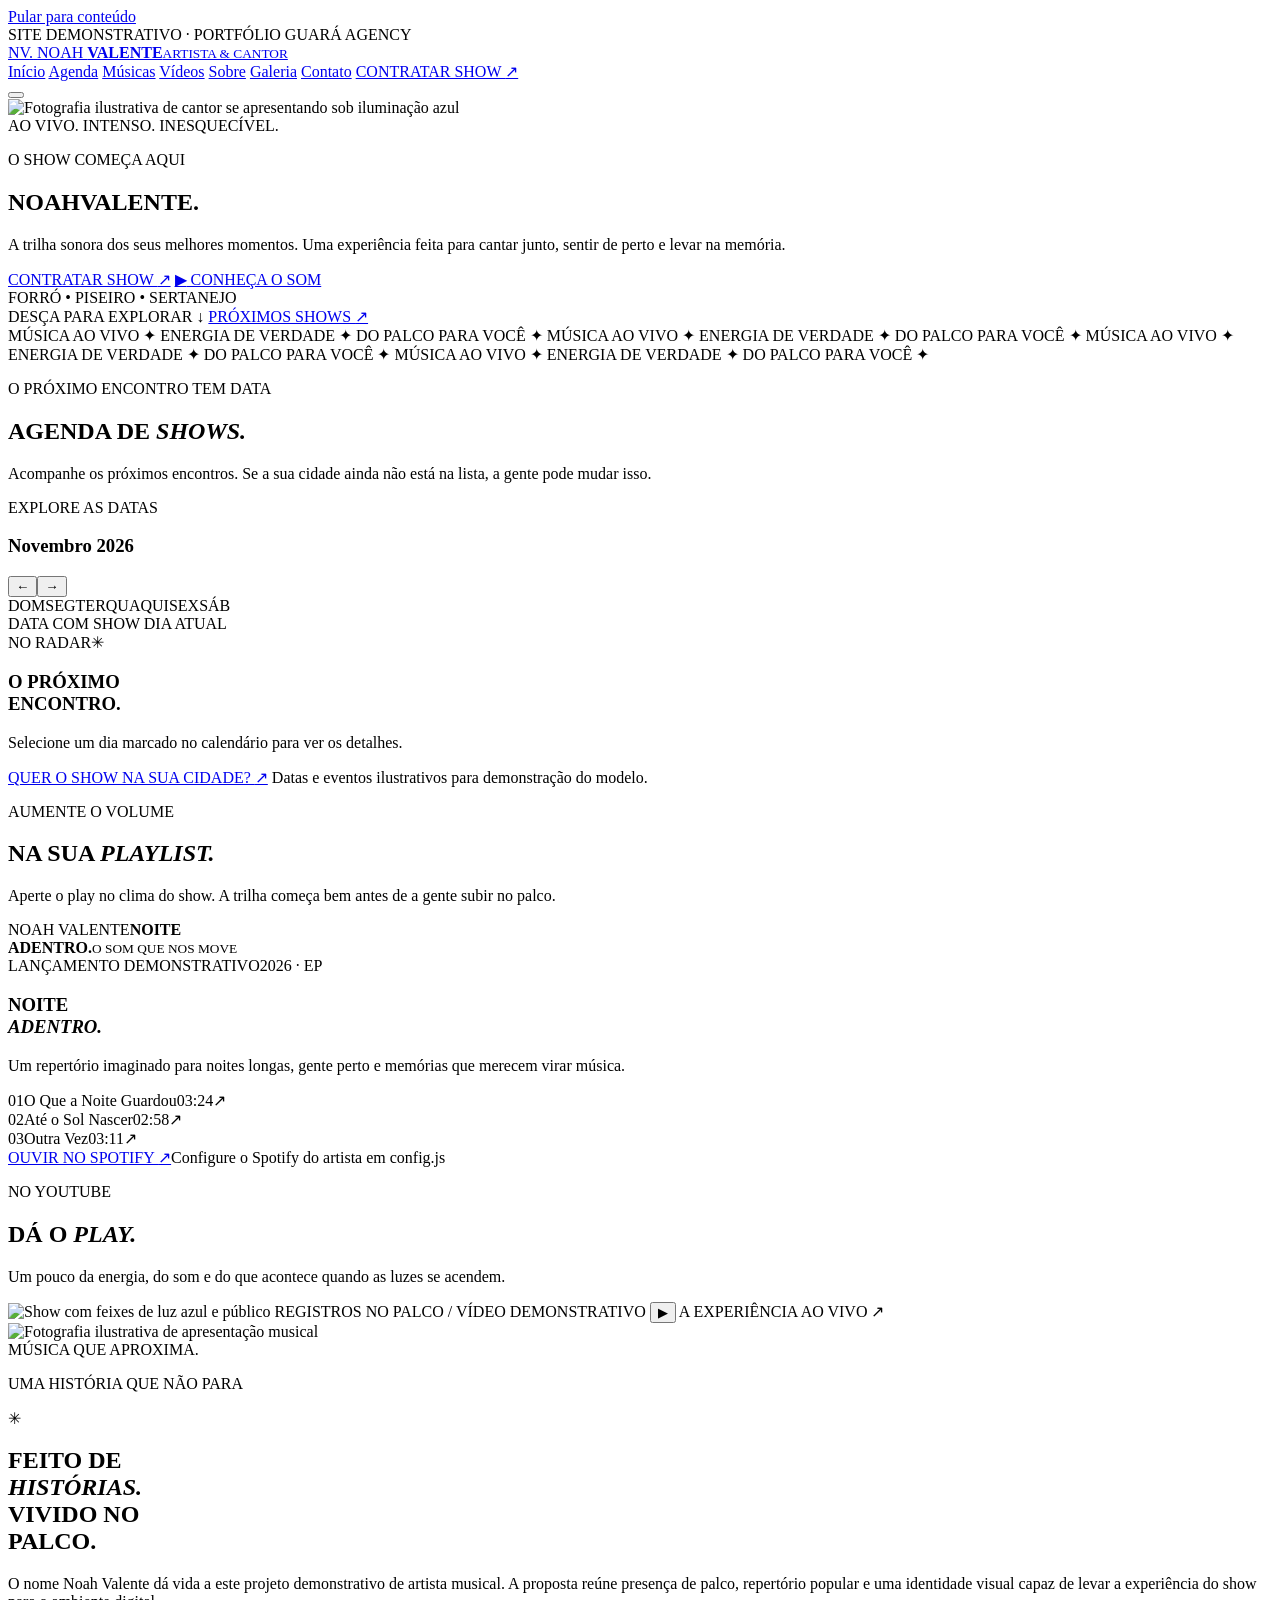
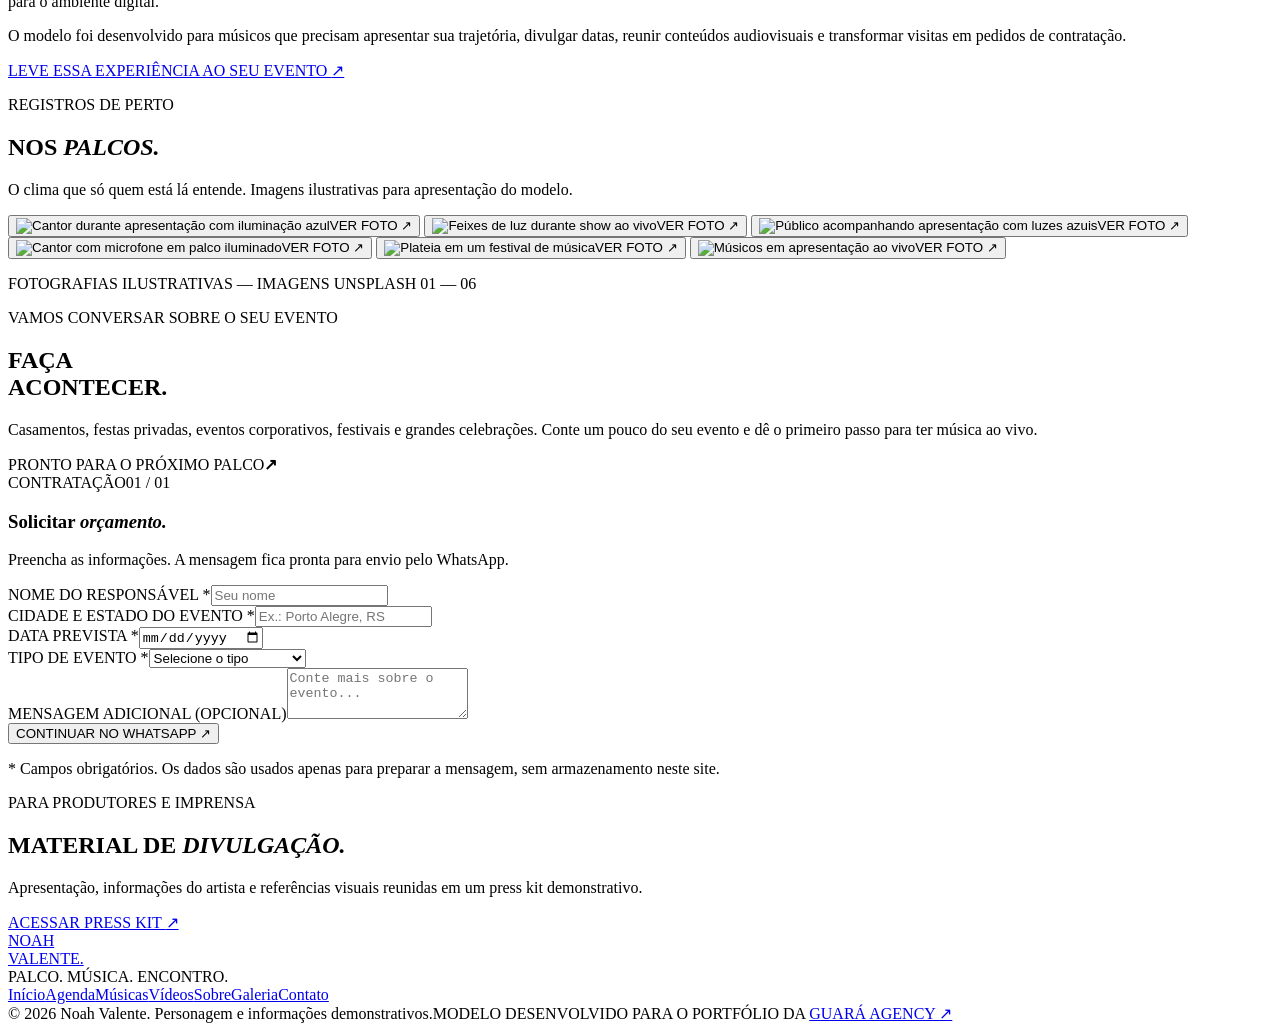
==== index.html @ 921365b7 "feat: estrutura da landing page demonstrativa para artista" ====
<!doctype html>
<html lang="pt-BR">
<head>
  <meta charset="UTF-8" />
  <meta name="viewport" content="width=device-width, initial-scale=1" />
  <meta name="theme-color" content="#070a11" />
  <meta name="description" content="Modelo demonstrativo de site para artista musical: agenda, músicas, vídeos, biografia, galeria e contratação de shows. Projeto Guará Agency." />
  <meta property="og:title" content="Noah Valente — Site demonstrativo de artista" />
  <meta property="og:description" content="Um palco para sua história. Modelo de site para artistas pela Guará Agency." />
  <meta property="og:type" content="website" />
  <title>Noah Valente | Artista — Modelo Guará Agency</title>
  <link rel="icon" href="data:image/svg+xml,%3Csvg xmlns='http://www.w3.org/2000/svg' viewBox='0 0 64 64'%3E%3Crect width='64' height='64' rx='12' fill='%23070a11'/%3E%3Ctext x='50%25' y='53%25' text-anchor='middle' dominant-baseline='middle' font-family='Arial' font-size='39' font-weight='bold' fill='%236da9ff'%3EN%3C/text%3E%3C/svg%3E" />
  <link rel="preconnect" href="https://fonts.googleapis.com" />
  <link rel="preconnect" href="https://fonts.gstatic.com" crossorigin />
  <link rel="preconnect" href="https://images.unsplash.com" />
  <link href="https://fonts.googleapis.com/css2?family=Barlow+Condensed:wght@400;500;600;700;800;900&family=DM+Sans:wght@400;500;600;700&display=swap" rel="stylesheet" />
  <link rel="stylesheet" href="./styles.css" />
  <script src="./config.js" defer></script>
  <script src="./script.js" defer></script>
</head>
<body>
  <a class="skip-link" href="#conteudo">Pular para conteúdo</a>
  <div class="scroll-progress" id="scroll-progress" aria-hidden="true"></div>
  <div class="demo-ribbon"><span class="demo-pulse"></span> SITE DEMONSTRATIVO · PORTFÓLIO GUARÁ AGENCY</div>

  <header class="site-header" id="site-header">
    <div class="header-inner wrap">
      <a class="brand" href="#inicio" aria-label="Noah Valente — voltar ao início">
        <span class="brand-symbol">NV<span class="brand-dot">.</span></span>
        <span class="brand-text">NOAH <strong>VALENTE</strong><small>ARTISTA &amp; CANTOR</small></span>
      </a>
      <nav class="nav" id="primary-nav" aria-label="Navegação principal">
        <a href="#inicio" class="nav-link active">Início</a>
        <a href="#agenda" class="nav-link">Agenda</a>
        <a href="#musicas" class="nav-link">Músicas</a>
        <a href="#videos" class="nav-link">Vídeos</a>
        <a href="#sobre" class="nav-link">Sobre</a>
        <a href="#galeria" class="nav-link">Galeria</a>
        <a href="#contato" class="nav-link">Contato</a>
        <a href="#contato" class="button button-primary header-cta">CONTRATAR SHOW <span aria-hidden="true">↗</span></a>
      </nav>
      <button class="menu-toggle" id="menu-toggle" type="button" aria-expanded="false" aria-controls="primary-nav" aria-label="Abrir menu">
        <span></span><span></span><span></span>
      </button>
    </div>
  </header>

  <main id="conteudo">
    <section class="hero section-anchor" id="inicio" aria-labelledby="hero-title">
      <div class="hero-halo" aria-hidden="true"></div>
      <div class="hero-visual">
        <img src="https://images.unsplash.com/photo-1722841772515-b7e5d65251b6?auto=format&fit=crop&w=1500&q=85" alt="Fotografia ilustrativa de cantor se apresentando sob iluminação azul" width="1200" height="1500" fetchpriority="high" />
      </div>
      <div class="hero-vignette" aria-hidden="true"></div>
      <div class="wrap hero-content">
        <div class="hero-eyebrow"><span class="eyebrow-line"></span> AO VIVO. INTENSO. INESQUECÍVEL.</div>
        <p class="hero-kicker">O SHOW COMEÇA AQUI</p>
        <h1 id="hero-title"><span>NOAH</span><span class="outline-heading">VALENTE<span class="hero-period">.</span></span></h1>
        <p class="hero-description">A trilha sonora dos seus melhores momentos. Uma experiência feita para cantar junto, sentir de perto e levar na memória.</p>
        <div class="hero-actions">
          <a href="#contato" class="button button-primary button-large">CONTRATAR SHOW <span aria-hidden="true">↗</span></a>
          <a href="#musicas" class="button button-ghost button-large"><span class="play-circle" aria-hidden="true">▶</span> CONHEÇA O SOM</a>
        </div>
      </div>
      <div class="hero-side-note">FORRÓ <span>•</span> PISEIRO <span>•</span> SERTANEJO</div>
      <div class="hero-bottom wrap">
        <span>DESÇA PARA EXPLORAR <span class="scroll-arrow" aria-hidden="true">↓</span></span>
        <a href="#agenda">PRÓXIMOS SHOWS <span aria-hidden="true">↗</span></a>
      </div>
    </section>

    <div class="ticker" aria-hidden="true">
      <div class="ticker-track">
        <span>MÚSICA AO VIVO ✦ ENERGIA DE VERDADE ✦ DO PALCO PARA VOCÊ ✦ MÚSICA AO VIVO ✦ ENERGIA DE VERDADE ✦ DO PALCO PARA VOCÊ ✦ </span>
        <span>MÚSICA AO VIVO ✦ ENERGIA DE VERDADE ✦ DO PALCO PARA VOCÊ ✦ MÚSICA AO VIVO ✦ ENERGIA DE VERDADE ✦ DO PALCO PARA VOCÊ ✦ </span>
      </div>
    </div>

    <section id="agenda" class="section section-anchor agenda-section">
      <div class="wrap">
        <div class="section-intro">
          <div><p class="eyebrow"><span class="eyebrow-line"></span> O PRÓXIMO ENCONTRO TEM DATA</p><h2 class="section-title">AGENDA DE <em>SHOWS.</em></h2></div>
          <p class="section-intro-copy">Acompanhe os próximos encontros. Se a sua cidade ainda não está na lista, a gente pode mudar isso.</p>
        </div>
        <div class="agenda-layout">
          <div class="calendar-card" aria-label="Calendário de apresentações">
            <div class="calendar-top">
              <div><span class="small-label">EXPLORE AS DATAS</span><h3 id="month-title" aria-live="polite">Novembro 2026</h3></div>
              <div class="calendar-controls"><button class="icon-button" id="calendar-prev" type="button" aria-label="Mês anterior">←</button><button class="icon-button" id="calendar-next" type="button" aria-label="Próximo mês">→</button></div>
            </div>
            <div class="weekday-grid" aria-hidden="true"><span>DOM</span><span>SEG</span><span>TER</span><span>QUA</span><span>QUI</span><span>SEX</span><span>SÁB</span></div>
            <div class="calendar-grid" id="calendar-grid" role="group" aria-label="Dias do mês"></div>
            <div class="calendar-legend"><span class="legend-dot"></span> DATA COM SHOW <span class="legend-today"></span> DIA ATUAL</div>
          </div>
          <aside class="agenda-side">
            <div class="agenda-side-top"><span class="small-label">NO RADAR</span><span class="agenda-asterisk">✳</span></div>
            <h3>O PRÓXIMO<br /><span>ENCONTRO.</span></h3>
            <div id="selected-show" class="selected-show" aria-live="polite"><p>Selecione um dia marcado no calendário para ver os detalhes.</p></div>
            <a href="#contato" class="text-link">QUER O SHOW NA SUA CIDADE? <span aria-hidden="true">↗</span></a>
            <span class="demo-note">Datas e eventos ilustrativos para demonstração do modelo.</span>
          </aside>
        </div>
      </div>
    </section>

    <section id="musicas" class="section section-anchor music-section">
      <div class="music-glow" aria-hidden="true"></div>
      <div class="wrap">
        <div class="section-intro"><div><p class="eyebrow"><span class="eyebrow-line"></span> AUMENTE O VOLUME</p><h2 class="section-title">NA SUA <em>PLAYLIST.</em></h2></div><p class="section-intro-copy">Aperte o play no clima do show. A trilha começa bem antes de a gente subir no palco.</p></div>
        <div class="music-layout">
          <div class="album-art" role="img" aria-label="Capa demonstrativa do projeto musical Noite Adentro">
            <div class="album-art-text"><span>NOAH VALENTE</span><strong>NOITE<br />ADENTRO<span>.</span></strong><small>O SOM QUE NOS MOVE</small></div>
            <div class="album-art-circle"></div><div class="album-art-grain"></div>
          </div>
          <div class="album-detail">
            <div class="album-topline"><span class="pill">LANÇAMENTO DEMONSTRATIVO</span><span class="small-label">2026 · EP</span></div>
            <h3>NOITE<br /><em>ADENTRO.</em></h3>
            <p>Um repertório imaginado para noites longas, gente perto e memórias que merecem virar música.</p>
            <div class="tracklist" role="list">
              <div class="track" role="listitem"><span class="track-number">01</span><span>O Que a Noite Guardou</span><span class="track-time">03:24</span><span class="track-arrow">↗</span></div>
              <div class="track" role="listitem"><span class="track-number">02</span><span>Até o Sol Nascer</span><span class="track-time">02:58</span><span class="track-arrow">↗</span></div>
              <div class="track" role="listitem"><span class="track-number">03</span><span>Outra Vez</span><span class="track-time">03:11</span><span class="track-arrow">↗</span></div>
            </div>
            <div class="album-bottom"><a class="button button-primary music-stream-link" href="#musicas" data-config-link="spotify" target="_blank" rel="noopener noreferrer">OUVIR NO SPOTIFY <span aria-hidden="true">↗</span></a><span class="stream-footnote">Configure o Spotify do artista em config.js</span></div>
          </div>
        </div>
      </div>
    </section>

    <section id="videos" class="section section-anchor video-section">
      <div class="wrap">
        <div class="section-intro"><div><p class="eyebrow"><span class="eyebrow-line"></span> NO YOUTUBE</p><h2 class="section-title">DÁ O <em>PLAY.</em></h2></div><p class="section-intro-copy">Um pouco da energia, do som e do que acontece quando as luzes se acendem.</p></div>
        <div class="video-frame" id="video-frame">
          <img src="https://images.unsplash.com/photo-1615040828700-db6eb9616c6f?auto=format&fit=crop&w=1800&q=85" alt="Show com feixes de luz azul e público" loading="lazy" width="1800" height="1000" />
          <span class="video-frame-label">REGISTROS NO PALCO / VÍDEO DEMONSTRATIVO</span>
          <button class="video-play" type="button" id="video-play" aria-label="Reproduzir vídeo do artista"><span aria-hidden="true">▶</span></button>
          <span class="video-frame-bottom">A EXPERIÊNCIA AO VIVO <span aria-hidden="true">↗</span></span>
        </div>
      </div>
    </section>

    <section id="sobre" class="section section-anchor about-section">
      <div class="about-visual"><img src="https://images.unsplash.com/photo-1653821355703-abbdc0b819bf?auto=format&fit=crop&w=1200&q=85" alt="Fotografia ilustrativa de apresentação musical" loading="lazy" width="1100" height="1400" /><div class="about-visual-label">MÚSICA QUE APROXIMA.</div></div>
      <div class="about-copy"><div class="about-copy-inner"><p class="eyebrow"><span class="eyebrow-line"></span> UMA HISTÓRIA QUE NÃO PARA</p><div class="about-mark">✳</div><h2>FEITO DE<br /><em>HISTÓRIAS.</em><br />VIVIDO NO<br />PALCO.</h2><p>O nome Noah Valente dá vida a este projeto demonstrativo de artista musical. A proposta reúne presença de palco, repertório popular e uma identidade visual capaz de levar a experiência do show para o ambiente digital.</p><p>O modelo foi desenvolvido para músicos que precisam apresentar sua trajetória, divulgar datas, reunir conteúdos audiovisuais e transformar visitas em pedidos de contratação.</p><a href="#contato" class="text-link">LEVE ESSA EXPERIÊNCIA AO SEU EVENTO <span aria-hidden="true">↗</span></a></div></div>
    </section>

    <section id="galeria" class="section section-anchor gallery-section">
      <div class="wrap">
        <div class="section-intro"><div><p class="eyebrow"><span class="eyebrow-line"></span> REGISTROS DE PERTO</p><h2 class="section-title">NOS <em>PALCOS.</em></h2></div><p class="section-intro-copy">O clima que só quem está lá entende. Imagens ilustrativas para apresentação do modelo.</p></div>
        <div class="gallery-grid" id="gallery-grid">
          <button class="gallery-item gallery-wide" type="button" data-index="0" aria-label="Ampliar foto 1"><img src="https://images.unsplash.com/photo-1722841772515-b7e5d65251b6?auto=format&fit=crop&w=1100&q=85" alt="Cantor durante apresentação com iluminação azul" loading="lazy" /><span class="gallery-view">VER FOTO ↗</span></button>
          <button class="gallery-item" type="button" data-index="1" aria-label="Ampliar foto 2"><img src="https://images.unsplash.com/photo-1615040828700-db6eb9616c6f?auto=format&fit=crop&w=950&q=85" alt="Feixes de luz durante show ao vivo" loading="lazy" /><span class="gallery-view">VER FOTO ↗</span></button>
          <button class="gallery-item" type="button" data-index="2" aria-label="Ampliar foto 3"><img src="https://images.unsplash.com/photo-1659928005804-0ec9c656918f?auto=format&fit=crop&w=950&q=85" alt="Público acompanhando apresentação com luzes azuis" loading="lazy" /><span class="gallery-view">VER FOTO ↗</span></button>
          <button class="gallery-item" type="button" data-index="3" aria-label="Ampliar foto 4"><img src="https://images.unsplash.com/photo-1653821355703-abbdc0b819bf?auto=format&fit=crop&w=950&q=85" alt="Cantor com microfone em palco iluminado" loading="lazy" /><span class="gallery-view">VER FOTO ↗</span></button>
          <button class="gallery-item gallery-wide" type="button" data-index="4" aria-label="Ampliar foto 5"><img src="https://images.unsplash.com/photo-1501386761578-eac5c94b800a?auto=format&fit=crop&w=1100&q=85" alt="Plateia em um festival de música" loading="lazy" /><span class="gallery-view">VER FOTO ↗</span></button>
          <button class="gallery-item" type="button" data-index="5" aria-label="Ampliar foto 6"><img src="https://images.unsplash.com/photo-1493225457124-a3eb161ffa5f?auto=format&fit=crop&w=950&q=85" alt="Músicos em apresentação ao vivo" loading="lazy" /><span class="gallery-view">VER FOTO ↗</span></button>
        </div>
        <p class="gallery-caption">FOTOGRAFIAS ILUSTRATIVAS — IMAGENS UNSPLASH <span>01 — 06</span></p>
      </div>
    </section>

    <section id="contato" class="section section-anchor contact-section">
      <div class="wrap contact-layout">
        <div class="contact-lead">
          <p class="eyebrow"><span class="eyebrow-line"></span> VAMOS CONVERSAR SOBRE O SEU EVENTO</p>
          <h2>FAÇA<br />ACONTECER<span>.</span></h2>
          <p>Casamentos, festas privadas, eventos corporativos, festivais e grandes celebrações. Conte um pouco do seu evento e dê o primeiro passo para ter música ao vivo.</p>
          <div class="contact-stamp"><span>PRONTO PARA O PRÓXIMO PALCO</span><strong>↗</strong></div>
        </div>
        <div class="contact-card">
          <div class="form-header"><span>CONTRATAÇÃO</span><span>01 / 01</span></div>
          <h3>Solicitar <em>orçamento.</em></h3>
          <p class="form-subtitle">Preencha as informações. A mensagem fica pronta para envio pelo WhatsApp.</p>
          <form id="booking-form">
            <div class="field"><label for="booking-name">NOME DO RESPONSÁVEL <span>*</span></label><input type="text" id="booking-name" name="name" autocomplete="name" placeholder="Seu nome" maxlength="90" required /></div>
            <div class="field"><label for="booking-city">CIDADE E ESTADO DO EVENTO <span>*</span></label><input type="text" id="booking-city" name="city" placeholder="Ex.: Porto Alegre, RS" maxlength="110" required /></div>
            <div class="form-row">
              <div class="field"><label for="booking-date">DATA PREVISTA <span>*</span></label><input type="date" id="booking-date" name="date" required /></div>
              <div class="field"><label for="booking-type">TIPO DE EVENTO <span>*</span></label><select id="booking-type" name="type" required><option value="" selected disabled>Selecione o tipo</option><option>Casamento</option><option>Festa de 15 anos</option><option>Formatura</option><option>Festival / show público</option><option>Evento corporativo</option><option>Festa privada</option><option>Outro</option></select></div>
            </div>
            <div class="field"><label for="booking-message">MENSAGEM ADICIONAL <span class="optional">(OPCIONAL)</span></label><textarea id="booking-message" name="message" rows="3" placeholder="Conte mais sobre o evento..." maxlength="600"></textarea></div>
            <button class="button button-primary form-submit" type="submit">CONTINUAR NO WHATSAPP <span aria-hidden="true">↗</span></button>
            <p class="form-privacy">* Campos obrigatórios. Os dados são usados apenas para preparar a mensagem, sem armazenamento neste site.</p>
          </form>
        </div>
      </div>
    </section>

    <section class="press-section section-anchor" id="imprensa">
      <div class="wrap press-layout"><div><p class="eyebrow"><span class="eyebrow-line"></span> PARA PRODUTORES E IMPRENSA</p><h2>MATERIAL DE <em>DIVULGAÇÃO.</em></h2><p>Apresentação, informações do artista e referências visuais reunidas em um press kit demonstrativo.</p></div><a href="./press-kit.html" class="button button-outline-light">ACESSAR PRESS KIT <span aria-hidden="true">↗</span></a></div>
    </section>
  </main>

  <footer class="site-footer"><div class="wrap">
    <div class="footer-main"><a href="#inicio" class="footer-wordmark">NOAH<br /><span>VALENTE.</span></a><div class="footer-right"><span>PALCO. MÚSICA. ENCONTRO.</span><nav aria-label="Navegação do rodapé"><a href="#inicio">Início</a><a href="#agenda">Agenda</a><a href="#musicas">Músicas</a><a href="#videos">Vídeos</a><a href="#sobre">Sobre</a><a href="#galeria">Galeria</a><a href="#contato">Contato</a></nav></div></div>
    <div class="footer-bottom"><span>© <span id="year">2026</span> Noah Valente. Personagem e informações demonstrativos.</span><span>MODELO DESENVOLVIDO PARA O PORTFÓLIO DA <a href="https://guaraagency.com.br/" target="_blank" rel="noopener noreferrer">GUARÁ AGENCY ↗</a></span></div>
  </div></footer>

  <dialog class="lightbox" id="lightbox" aria-label="Visualização da galeria">
    <button class="lightbox-close icon-button" type="button" id="lightbox-close" aria-label="Fechar foto">×</button>
    <button class="lightbox-arrow lightbox-prev" type="button" id="lightbox-prev" aria-label="Foto anterior">←</button>
    <figure><img id="lightbox-image" src="" alt="" /><figcaption id="lightbox-caption">1 / 6</figcaption></figure>
    <button class="lightbox-arrow lightbox-next" type="button" id="lightbox-next" aria-label="Próxima foto">→</button>
  </dialog>
  <div class="toast" id="toast" role="status" aria-live="polite"></div>
</body>
</html>
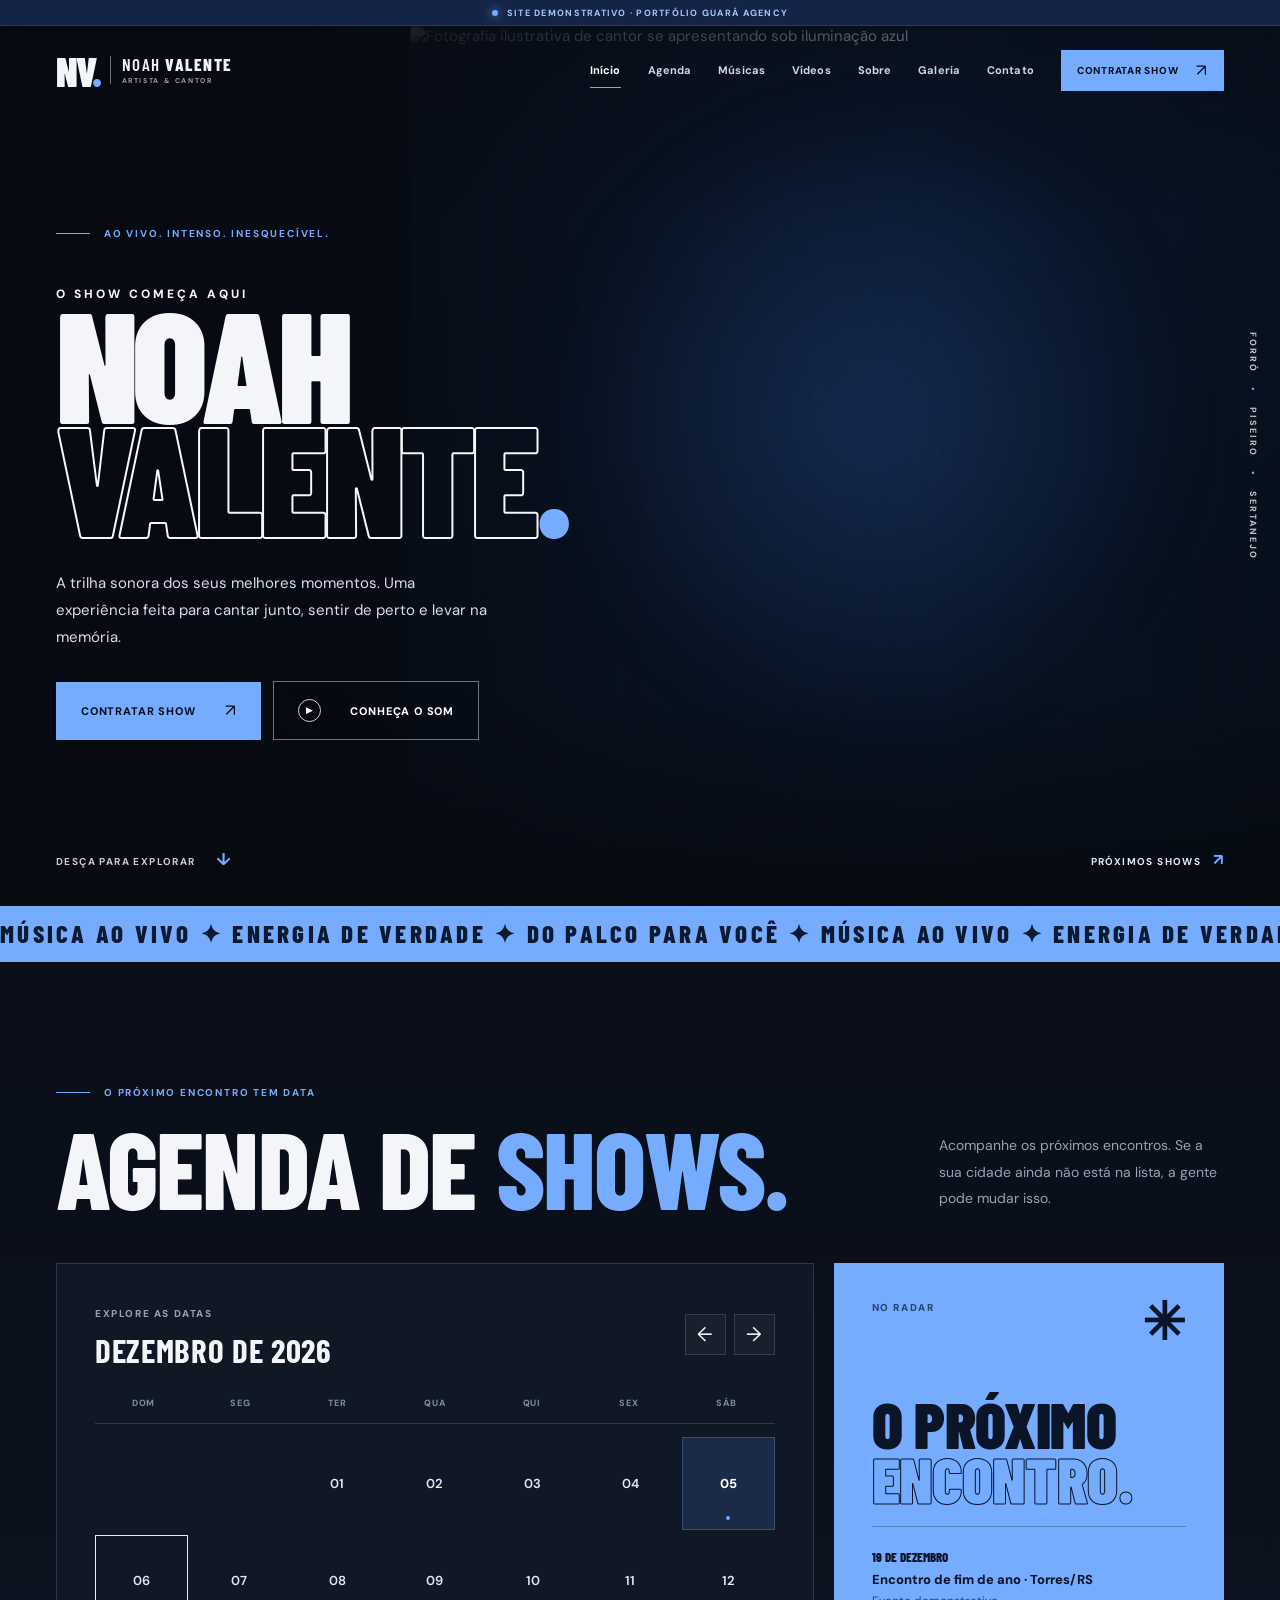
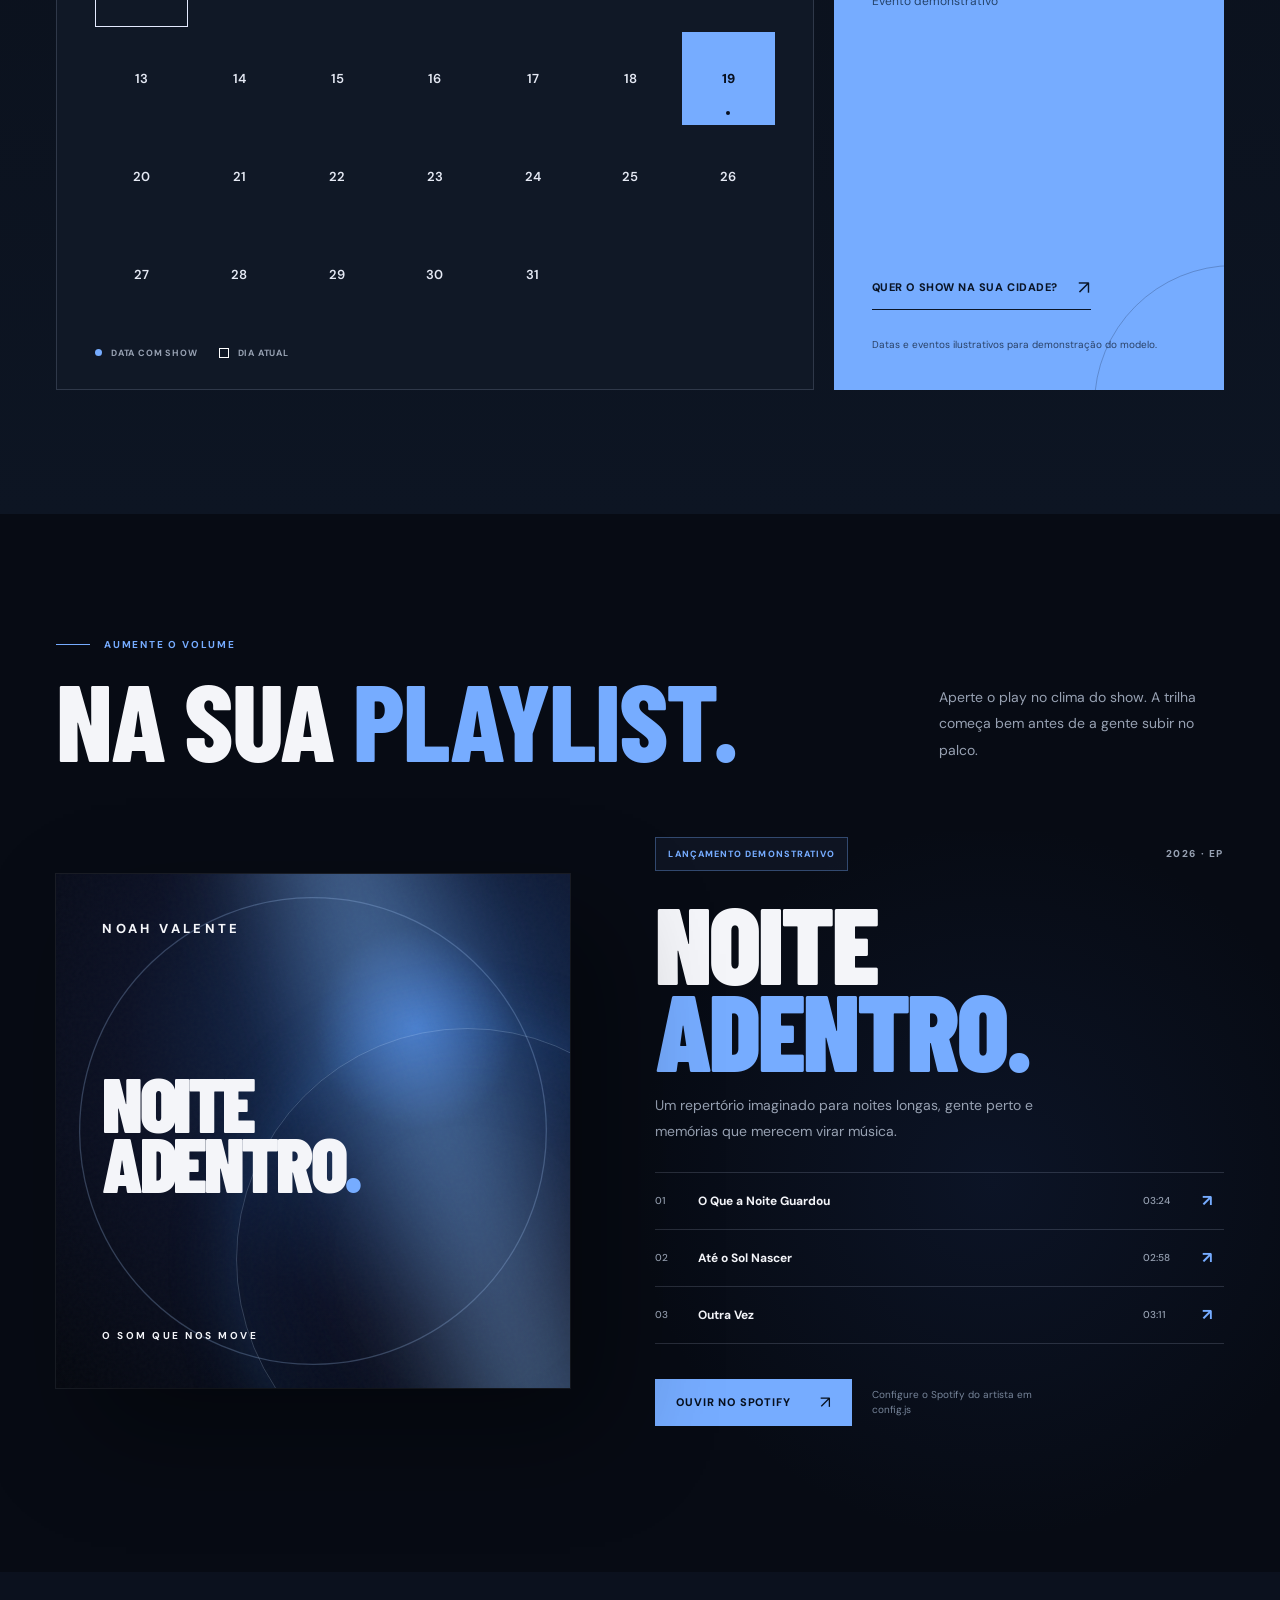
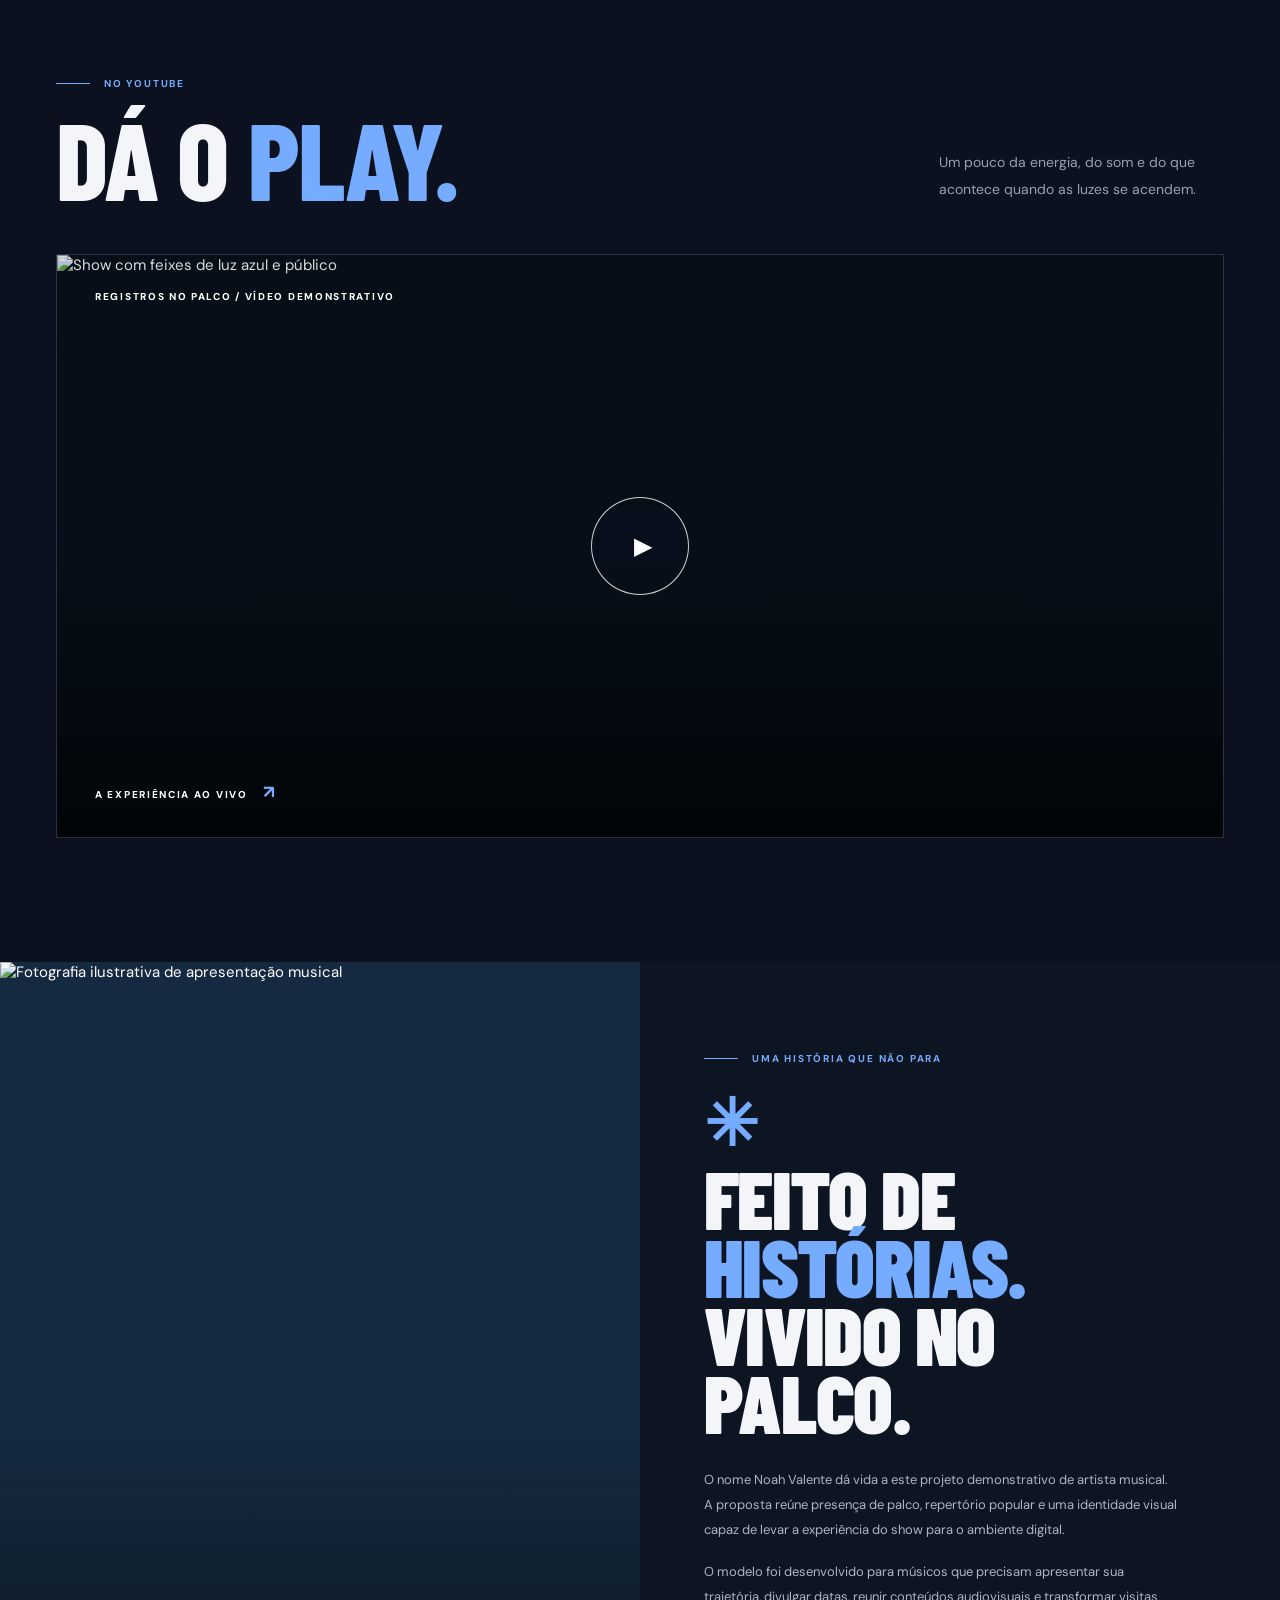
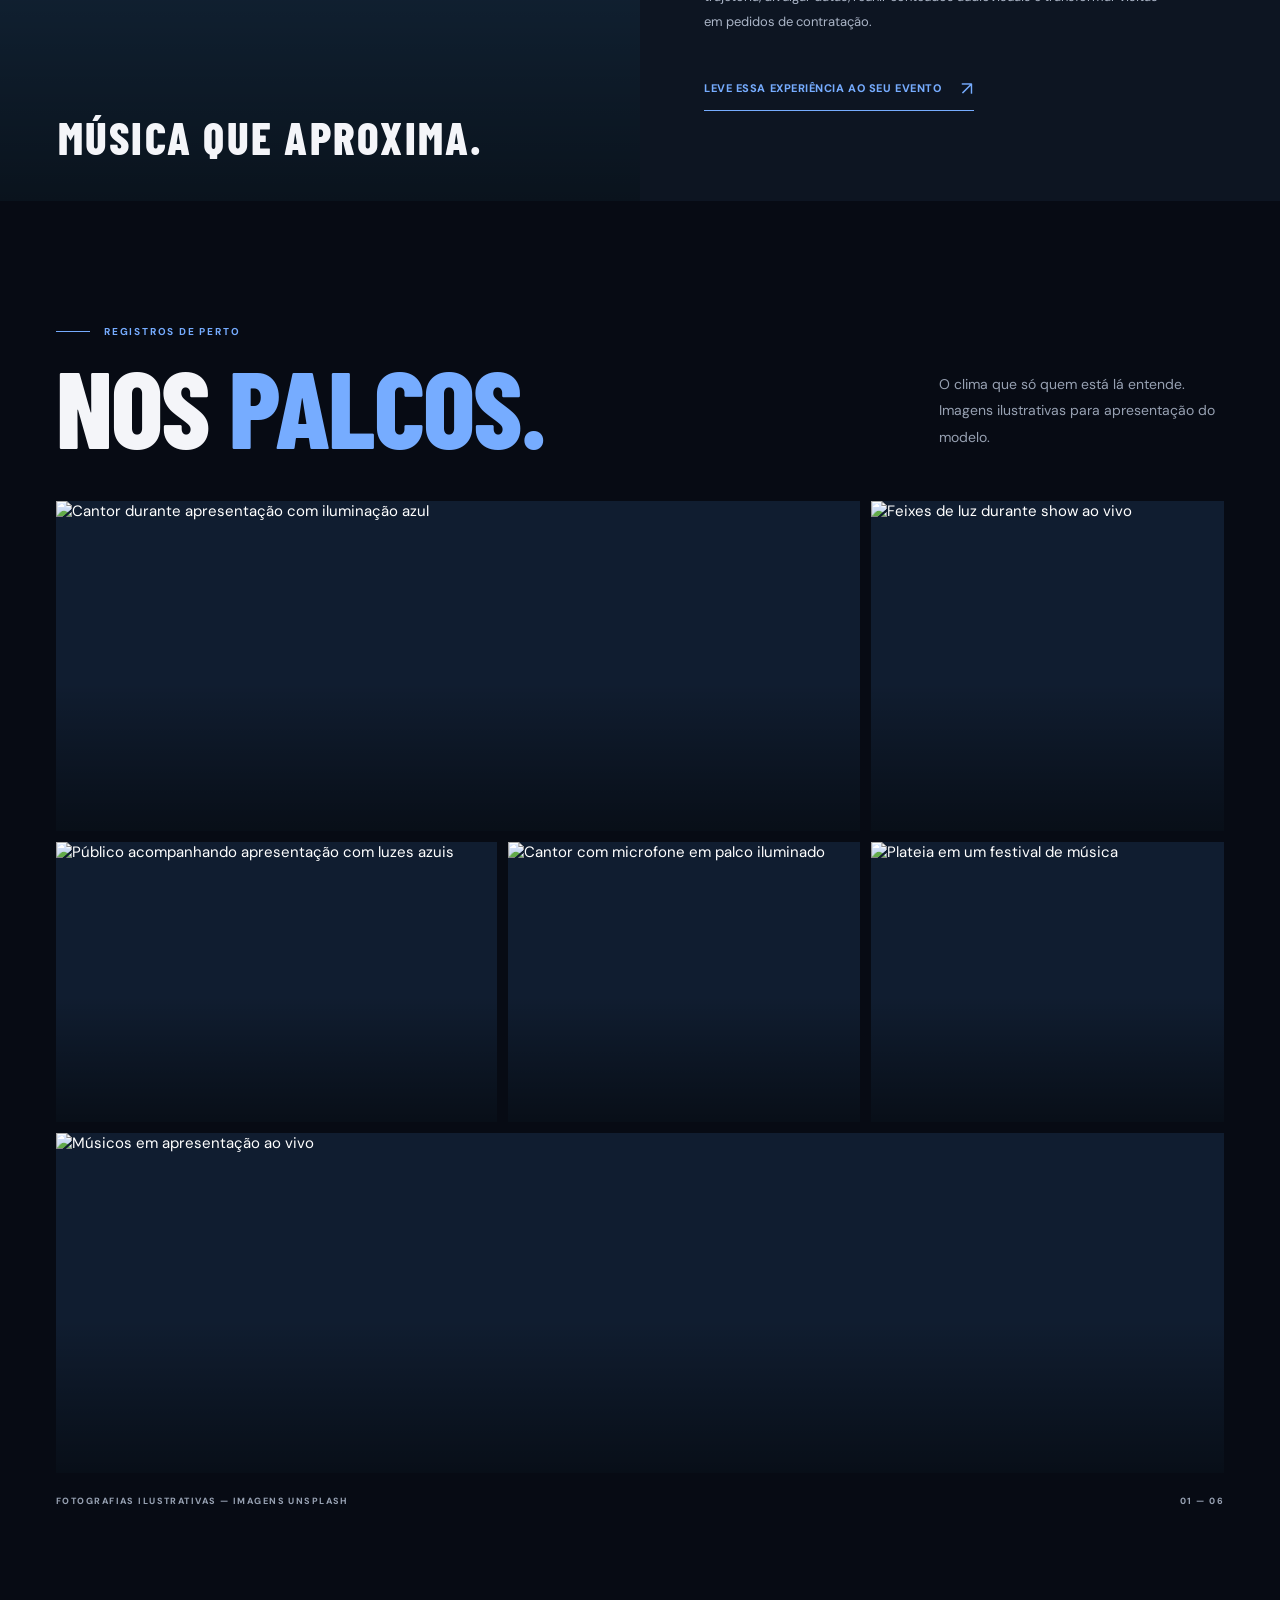
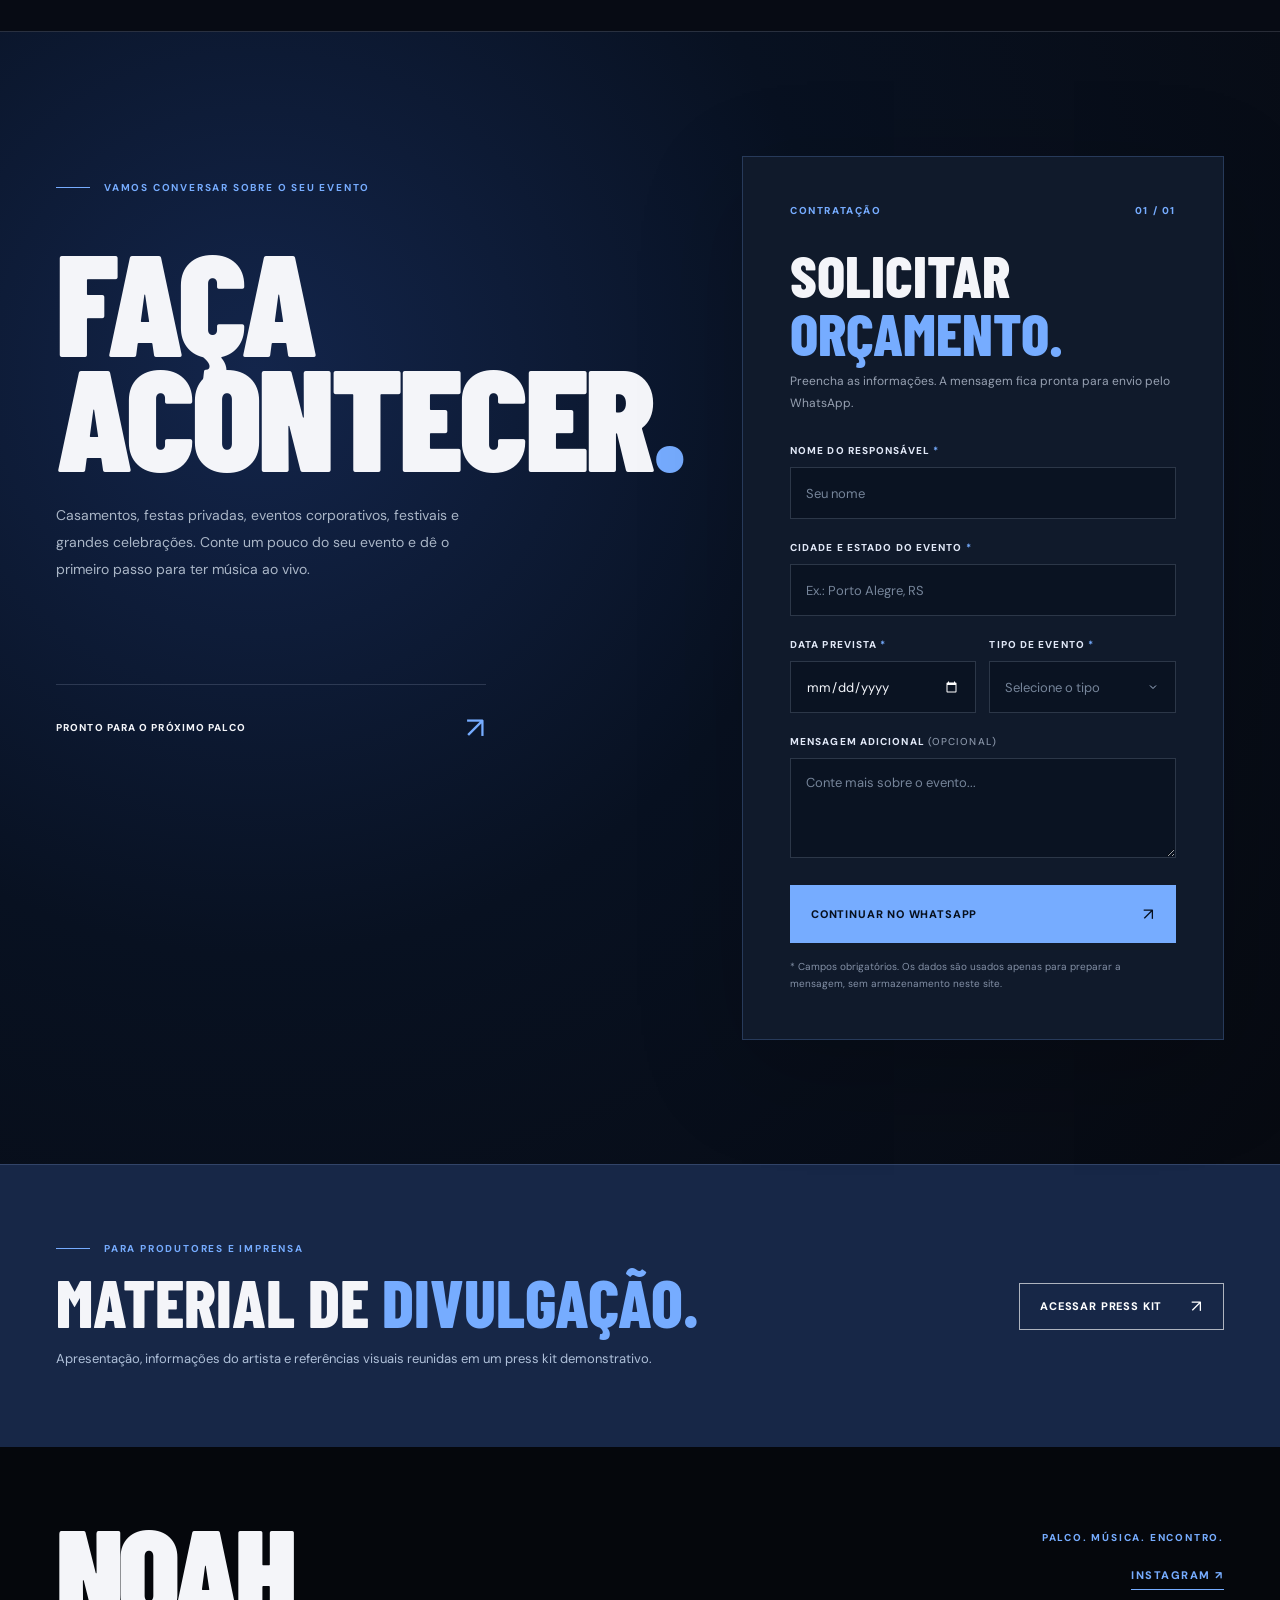
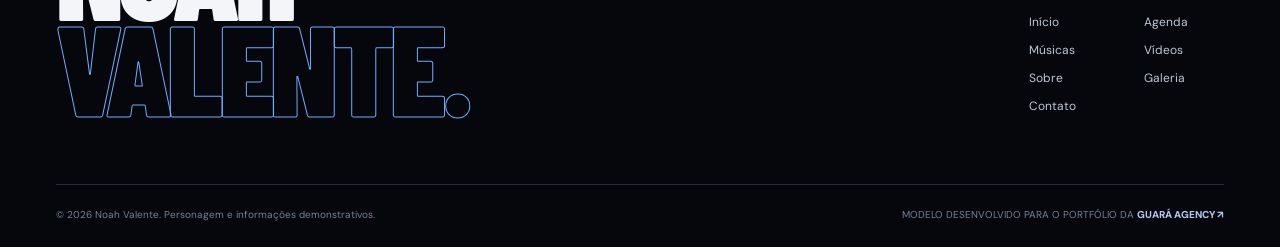
==== commit 1a4b5889: "feat: adicionar acesso a Instagram no rodapé" ====
--- a/index.html
+++ b/index.html
@@ -192,7 +192,7 @@
   </main>
 
   <footer class="site-footer"><div class="wrap">
-    <div class="footer-main"><a href="#inicio" class="footer-wordmark">NOAH<br /><span>VALENTE.</span></a><div class="footer-right"><span>PALCO. MÚSICA. ENCONTRO.</span><nav aria-label="Navegação do rodapé"><a href="#inicio">Início</a><a href="#agenda">Agenda</a><a href="#musicas">Músicas</a><a href="#videos">Vídeos</a><a href="#sobre">Sobre</a><a href="#galeria">Galeria</a><a href="#contato">Contato</a></nav></div></div>
+    <div class="footer-main"><a href="#inicio" class="footer-wordmark">NOAH<br /><span>VALENTE.</span></a><div class="footer-right"><span>PALCO. MÚSICA. ENCONTRO.</span><a class="footer-social" href="#sobre" data-config-link="instagram">INSTAGRAM ↗</a><nav aria-label="Navegação do rodapé"><a href="#inicio">Início</a><a href="#agenda">Agenda</a><a href="#musicas">Músicas</a><a href="#videos">Vídeos</a><a href="#sobre">Sobre</a><a href="#galeria">Galeria</a><a href="#contato">Contato</a></nav></div></div>
     <div class="footer-bottom"><span>© <span id="year">2026</span> Noah Valente. Personagem e informações demonstrativos.</span><span>MODELO DESENVOLVIDO PARA O PORTFÓLIO DA <a href="https://guaraagency.com.br/" target="_blank" rel="noopener noreferrer">GUARÁ AGENCY ↗</a></span></div>
   </div></footer>
 
--- a/styles.css
+++ b/styles.css
@@ -0,0 +1,36 @@
+/* MODELO ARTISTA — GUARÁ AGENCY
+   Direção de arte: editorial musical / luz de palco / azul elétrico
+   Estrutura original desenvolvida a partir da análise funcional do site de referência.
+*/
+:root{color-scheme:dark;--bg:#070a11;--bg2:#0b101c;--bg3:#101725;--surface:#121a29;--ink:#f4f5f9;--muted:#97a1b2;--blue:#76acff;--blue2:#427ad9;--line:rgba(198,211,242,.17);--display:"Barlow Condensed",Impact,Arial Narrow,sans-serif;--body:"DM Sans",Arial,sans-serif;--wide:1280px;--ease:cubic-bezier(.22,1,.36,1)}
+*,*::before,*::after{box-sizing:border-box}html{scroll-behavior:smooth;scroll-padding-top:110px}body{margin:0;min-width:320px;background:var(--bg);color:var(--ink);font-family:var(--body);font-size:15px;-webkit-font-smoothing:antialiased;overflow-x:hidden}body.menu-open,body.lightbox-open{overflow:hidden}img{max-width:100%;display:block}a{color:inherit;text-decoration:none}button,input,select,textarea{font:inherit}button{cursor:pointer}button:focus-visible,a:focus-visible,input:focus-visible,select:focus-visible,textarea:focus-visible{outline:2px solid var(--blue);outline-offset:4px}::selection{background:var(--blue);color:#06101b}.wrap{width:min(var(--wide),calc(100% - 112px));margin-inline:auto}.skip-link{position:fixed;z-index:1000;top:-70px;left:12px;padding:12px 18px;background:#fff;color:#000}.skip-link:focus{top:15px}.scroll-progress{position:fixed;inset:0 auto auto 0;height:2px;width:0;background:var(--blue);z-index:999;pointer-events:none}.section-anchor{scroll-margin-top:96px}.demo-ribbon{height:26px;display:flex;align-items:center;justify-content:center;gap:9px;background:#142447;border-bottom:1px solid rgba(128,172,255,.16);color:#a9c6fa;letter-spacing:.14em;font-size:9px;font-weight:700;position:relative;z-index:80}.demo-pulse{width:6px;height:6px;border-radius:50%;background:var(--blue);box-shadow:0 0 10px var(--blue)}.site-header{position:fixed;top:26px;left:0;right:0;z-index:70;transition:background .35s,box-shadow .35s;border-bottom:1px solid transparent}.site-header.scrolled{background:rgba(7,10,17,.93);backdrop-filter:blur(18px);-webkit-backdrop-filter:blur(18px);border-color:var(--line);box-shadow:0 15px 50px rgba(0,0,0,.17)}.header-inner{min-height:88px;display:flex;align-items:center;justify-content:space-between;gap:40px}.brand{display:flex;align-items:center;gap:10px;flex-shrink:0}.brand-symbol{font-family:var(--display);font-weight:900;font-size:41px;line-height:1;letter-spacing:-.06em}.brand-dot{color:var(--blue)}.brand-text{font-family:var(--display);letter-spacing:.09em;font-size:17px;font-weight:600;line-height:1.04;display:block;border-left:1px solid rgba(255,255,255,.42);padding-left:11px}.brand-text strong{font-weight:800}.brand-text small{display:block;margin-top:4px;font-family:var(--body);font-weight:700;font-size:7px;letter-spacing:.23em;color:var(--muted)}.nav{display:flex;align-items:center;gap:27px}.nav-link{font-size:11px;font-weight:700;letter-spacing:.01em;color:#d1d6e2;transition:color .2s;white-space:nowrap;position:relative}.nav-link:hover,.nav-link.active{color:#fff}.nav-link.active::after{content:"";position:absolute;bottom:-11px;left:0;right:0;height:1px;background:var(--blue)}.button{border:1px solid transparent;border-radius:0;min-height:47px;padding:13px 20px;display:inline-flex;align-items:center;justify-content:center;gap:29px;font-size:11px;font-weight:800;letter-spacing:.075em;text-transform:uppercase;transition:background .2s,transform .25s,border-color .2s,color .2s;white-space:nowrap}.button:hover{transform:translateY(-2px)}.button span:last-child{font-size:17px;font-weight:400;line-height:1}.button-primary{background:var(--blue);color:#07101e}.button-primary:hover{background:#a3c7ff}.button-ghost{color:#fff;border-color:rgba(255,255,255,.42);background:rgba(3,8,16,.17)}.button-ghost:hover{border-color:#fff;background:rgba(255,255,255,.08)}.button-outline-light{border-color:rgba(255,255,255,.65);color:#fff}.button-outline-light:hover{background:#fff;color:#0c1320}.header-cta{min-height:40px;padding:11px 15px;gap:18px;font-size:10px}.menu-toggle{display:none;border:0;background:transparent;padding:12px;color:#fff}.menu-toggle span{display:block;width:25px;height:2px;background:currentColor;margin:5px 0;transition:transform .25s,opacity .25s}
+.hero{min-height:760px;height:min(880px,100svh);max-height:940px;position:relative;display:flex;align-items:center;isolation:isolate;background:#08111d;overflow:hidden}.hero-visual{position:absolute;z-index:-3;inset:0 0 0 32%;overflow:hidden;background:linear-gradient(120deg,#0c203f,#07101c)}.hero-visual img{height:100%;width:100%;object-fit:cover;object-position:50% 30%;filter:grayscale(.18) contrast(1.07) saturate(.78);opacity:.9;animation:heroScale 11s ease-out both}@keyframes heroScale{from{transform:scale(1.08)}to{transform:scale(1)}}.hero-vignette{position:absolute;z-index:-2;inset:0;background:linear-gradient(90deg,#070a11 0%,rgba(7,10,17,.96) 15%,rgba(7,10,17,.78) 37%,rgba(7,10,17,.18) 73%,rgba(7,10,17,.3) 100%),linear-gradient(0deg,#070a11 0%,transparent 24%,transparent 78%,rgba(7,10,17,.52) 100%)}.hero-halo{position:absolute;z-index:-1;width:56vw;height:56vw;max-width:800px;max-height:800px;left:40%;top:4%;background:radial-gradient(circle,rgba(70,131,245,.2),transparent 64%);filter:blur(30px);pointer-events:none}.hero-content{position:relative;z-index:2;padding-top:125px;padding-bottom:90px}.hero-eyebrow,.eyebrow{display:flex;align-items:center;gap:14px;font-size:10px;letter-spacing:.18em;font-weight:700;color:var(--blue);margin:0}.eyebrow-line{height:1px;width:34px;background:var(--blue);display:inline-block;flex-shrink:0}.hero-kicker{margin:46px 0 3px;font-size:12px;font-weight:800;letter-spacing:.25em}.hero h1{font:900 clamp(90px,12.2vw,191px)/.73 var(--display);letter-spacing:-.036em;margin:0 0 38px;max-width:1080px;text-transform:uppercase;white-space:nowrap}.hero h1 span{display:block}.hero h1 .outline-heading{-webkit-text-stroke:2px #f6f7fc;color:transparent}.hero-period{display:inline!important;color:var(--blue);-webkit-text-stroke:0}.hero-description{color:#d6dfef;font-size:15px;line-height:1.8;max-width:435px;margin:0 0 30px}.hero-actions{display:flex;align-items:center;gap:12px}.button-large{min-height:58px;padding:17px 24px}.play-circle{height:23px;width:23px;border:1px solid rgba(255,255,255,.8);border-radius:100%;display:grid;place-items:center;font-size:9px!important;padding-left:1px}.hero-side-note{position:absolute;right:28px;top:47%;transform:rotate(90deg) translateX(50%);transform-origin:right center;color:rgba(255,255,255,.76);font-size:9px;font-weight:700;letter-spacing:.22em}.hero-side-note span{color:var(--blue);margin:0 10px}.hero-bottom{position:absolute;bottom:36px;left:0;right:0;display:flex;align-items:center;justify-content:space-between;gap:12px;color:#c4cddd;font-size:10px;letter-spacing:.14em;font-weight:700}.hero-bottom a{color:#e2ebfb}.hero-bottom a span{color:var(--blue);font-size:16px;margin-left:8px}.scroll-arrow{display:inline-block;color:var(--blue);font-size:17px;margin-left:17px;animation:floatDown 2.6s ease-in-out infinite}@keyframes floatDown{0%,100%{transform:translateY(0)}50%{transform:translateY(6px)}}
+.ticker{overflow:hidden;background:var(--blue);color:#0b1a30;height:56px;display:flex;align-items:center}.ticker-track{display:flex;white-space:nowrap;width:max-content;animation:ticker 34s linear infinite}.ticker-track span{font:800 25px/.95 var(--display);letter-spacing:.13em;padding-right:12px}@keyframes ticker{to{transform:translateX(-50%)}}
+.section{padding:124px 0}.section-intro{display:flex;align-items:end;justify-content:space-between;gap:45px;margin-bottom:48px}.section-title{font:800 clamp(70px,8.5vw,124px)/.88 var(--display);letter-spacing:-.017em;margin:20px 0 0;text-transform:uppercase}.section-title em{color:var(--blue);font-weight:800;font-style:normal}.section-intro-copy{font-size:14px;color:var(--muted);line-height:1.9;max-width:285px;margin:0 0 3px}.small-label{font-size:10px;letter-spacing:.16em;font-weight:800;color:var(--muted)}
+.agenda-section{background:linear-gradient(180deg,#090e18,#0d1523)}.agenda-layout{display:grid;grid-template-columns:minmax(0,1.32fr) minmax(295px,.68fr);gap:20px}.calendar-card{border:1px solid var(--line);padding:38px 38px 30px;background:#101826;min-width:0}.calendar-top{display:flex;align-items:center;justify-content:space-between;gap:20px;margin-bottom:30px}.calendar-top h3{font:700 33px/1 var(--display);letter-spacing:.02em;text-transform:uppercase;margin:12px 0 0}.calendar-controls{display:flex;gap:8px}.icon-button{border:1px solid var(--line);background:rgba(255,255,255,.03);color:var(--ink);display:grid;place-items:center;min-width:41px;height:41px;font-size:20px;transition:border-color .2s,background .2s}.icon-button:hover{border-color:var(--blue);background:rgba(118,172,255,.1)}.weekday-grid,.calendar-grid{display:grid;grid-template-columns:repeat(7,minmax(0,1fr))}.weekday-grid{padding:0 0 14px;border-bottom:1px solid var(--line)}.weekday-grid span{text-align:center;font-size:9px;letter-spacing:.1em;font-weight:800;color:#7e8b9e}.calendar-grid{gap:5px;padding-top:13px}.day{aspect-ratio:1/1;min-width:0;border:1px solid transparent;background:transparent;color:#e5e9f4;display:flex;flex-direction:column;align-items:center;justify-content:center;gap:5px;position:relative;transition:background .2s,border-color .2s;font-weight:600;font-size:13px}.day:hover:not(:disabled){background:rgba(127,172,255,.12)}.day.other-month{opacity:.26;cursor:default}.day.has-show{color:#fff;background:rgba(82,132,225,.17);border-color:rgba(118,172,255,.28);font-weight:800}.day.has-show::after{content:"";width:4px;height:4px;background:var(--blue);border-radius:100%;position:absolute;bottom:9px}.day.selected{background:var(--blue);border-color:var(--blue);color:#08101f}.day.selected::after{background:#08101f}.day.today:not(.selected){border-color:#e4eaff}.calendar-legend{display:flex;align-items:center;gap:9px;margin-top:26px;font-size:9px;color:var(--muted);font-weight:700;letter-spacing:.09em}.legend-dot{width:7px;height:7px;border-radius:50%;background:var(--blue)}.legend-today{width:10px;height:10px;border:1px solid #fff;margin-left:12px}.agenda-side{background:var(--blue);color:#0a1527;padding:38px;display:flex;flex-direction:column;min-width:0;position:relative;overflow:hidden}.agenda-side::after{content:"";width:280px;height:280px;border:1px solid rgba(7,16,36,.22);border-radius:50%;position:absolute;right:-150px;bottom:-155px;pointer-events:none}.agenda-side-top{display:flex;align-items:start;justify-content:space-between}.agenda-side .small-label{color:#25446c}.agenda-asterisk{font:900 52px/.7 var(--display)}.agenda-side h3{font:900 clamp(49px,5vw,77px)/.86 var(--display);letter-spacing:-.01em;margin:59px 0 20px}.agenda-side h3 span{-webkit-text-stroke:1px #081524;color:transparent}.selected-show{border-top:1px solid rgba(6,23,45,.3);padding:20px 0;min-height:112px}.selected-show p{font-size:13px;line-height:1.65;max-width:270px;margin:0}.show-date{font:800 29px/.95 var(--display);margin:0 0 8px}.show-location{font-weight:800;font-size:12px;margin:0 0 5px}.show-type{font-size:12px;color:#25446c}.text-link{font-size:11px;font-weight:800;letter-spacing:.05em;display:inline-flex;align-items:center;gap:20px;border-bottom:1px solid currentColor;padding-bottom:9px;align-self:flex-start;transition:gap .2s}.text-link:hover{gap:28px}.text-link span{font-size:19px;font-weight:400}.agenda-side>.text-link{margin-top:auto}.demo-note{display:block;font-size:10px;line-height:1.5;opacity:.7;margin-top:27px}
+.music-section{position:relative;background:#070b14;overflow:hidden}.music-glow{position:absolute;inset:30% -10% auto auto;width:65%;height:700px;background:radial-gradient(circle,rgba(37,66,132,.16),transparent 66%);pointer-events:none}.music-layout{position:relative;display:grid;grid-template-columns:minmax(0,.95fr) minmax(0,1.05fr);gap:85px;align-items:center}.album-art{aspect-ratio:1/1;position:relative;background:radial-gradient(circle at 70% 30%,#2d5daf 0%,#12274d 20%,#0b1024 57%,#04070e 100%);overflow:hidden;box-shadow:35px 45px 100px rgba(0,0,0,.38),0 0 0 1px rgba(255,255,255,.08);isolation:isolate}.album-art::before{content:"";position:absolute;z-index:-1;top:-20%;left:48%;width:53%;height:140%;background:linear-gradient(90deg,transparent,#8ac0ff66,transparent);filter:blur(30px);transform:rotate(-20deg)}.album-art::after{content:"";position:absolute;inset:15%;border:1px solid rgba(172,207,255,.25);transform:rotate(-22deg) scale(1.3);border-radius:50%}.album-art-circle{position:absolute;left:35%;top:30%;height:90%;width:90%;border:1px solid rgba(173,211,255,.25);border-radius:100%;box-shadow:0 0 70px rgba(57,141,243,.21),inset 0 0 100px rgba(29,92,176,.13)}.album-art-grain{position:absolute;inset:0;background-image:url("data:image/svg+xml,%3Csvg viewBox='0 0 160 160' xmlns='http://www.w3.org/2000/svg'%3E%3Cfilter id='n'%3E%3CfeTurbulence type='fractalNoise' baseFrequency='.9' numOctaves='3' stitchTiles='stitch'/%3E%3C/filter%3E%3Crect width='100%25' height='100%25' opacity='.22' filter='url(%23n)'/%3E%3C/svg%3E");opacity:.12;mix-blend-mode:screen;pointer-events:none}.album-art-text{position:absolute;z-index:2;inset:9%;display:flex;flex-direction:column;justify-content:space-between}.album-art-text>span{font-weight:800;font-size:13px;letter-spacing:.26em}.album-art-text strong{font:900 clamp(65px,7.6vw,125px)/.78 var(--display);letter-spacing:-.045em;align-self:flex-start}.album-art-text strong span{color:var(--blue)}.album-art-text small{letter-spacing:.25em;font-size:10px;font-weight:700}.album-detail{padding:22px 0}.album-topline{display:flex;align-items:center;justify-content:space-between;gap:15px}.pill{border:1px solid rgba(118,172,255,.35);background:rgba(118,172,255,.06);color:var(--blue);font-size:9px;letter-spacing:.12em;font-weight:800;padding:10px 12px}.album-detail h3{font:900 clamp(75px,8.4vw,130px)/.81 var(--display);letter-spacing:-.03em;margin:28px 0 19px}.album-detail h3 em{font-style:normal;color:var(--blue)}.album-detail>p{color:var(--muted);font-size:14px;line-height:1.9;max-width:390px;margin:0 0 27px}.tracklist{border-top:1px solid var(--line);margin-bottom:35px}.track{border-bottom:1px solid var(--line);min-height:57px;display:grid;grid-template-columns:28px 1fr 44px 22px;align-items:center;gap:15px;font-size:12px;font-weight:700}.track-number,.track-time{font-size:10px;color:var(--muted);font-weight:500}.track-arrow{font-size:16px;color:var(--blue)}.album-bottom{display:flex;flex-wrap:wrap;align-items:center;gap:20px}.stream-footnote{font-size:10px;color:#77859a;max-width:170px;line-height:1.55}
+.video-section{background:#0b111e;padding-top:105px}.video-frame{width:100%;aspect-ratio:16/8;min-height:385px;position:relative;overflow:hidden;background:#07111c;border:1px solid var(--line)}.video-frame::after{content:"";position:absolute;inset:0;background:linear-gradient(180deg,rgba(0,0,0,.15),rgba(0,0,0,.12) 52%,rgba(0,0,0,.72));pointer-events:none}.video-frame>img{height:100%;width:100%;object-fit:cover;object-position:center;filter:contrast(1.1) saturate(.9);transition:transform .7s}.video-frame:hover>img{transform:scale(1.025)}.video-frame-label,.video-frame-bottom{position:absolute;z-index:2;left:38px;color:#fff;font-size:10px;letter-spacing:.17em;font-weight:800}.video-frame-label{top:35px}.video-frame-bottom{bottom:33px}.video-frame-bottom span{color:var(--blue);margin-left:12px;font-size:18px}.video-play{position:absolute;top:50%;left:50%;transform:translate(-50%,-50%);z-index:3;border:1px solid rgba(255,255,255,.8);width:98px;height:98px;border-radius:50%;background:rgba(8,17,30,.4);backdrop-filter:blur(6px);color:#fff;display:grid;place-items:center;font-size:24px;transition:background .2s,scale .2s}.video-play:hover{background:var(--blue);color:#07101e;scale:1.07}.video-play span{margin-left:6px}.video-frame iframe{position:absolute;inset:0;width:100%;height:100%;border:0;z-index:4}
+.about-section{padding:0;background:#0d1522;display:grid;grid-template-columns:1fr 1fr;min-height:740px}.about-visual{position:relative;min-height:740px;overflow:hidden;background:#152a40}.about-visual img{height:100%;width:100%;position:absolute;inset:0;object-fit:cover;object-position:50% 30%;filter:grayscale(.24) contrast(1.08)}.about-visual::after{content:"";position:absolute;inset:0;background:linear-gradient(0deg,rgba(0,0,0,.55),transparent 45%)}.about-visual-label{position:absolute;z-index:2;bottom:42px;left:9%;font:800 45px/.95 var(--display);letter-spacing:.05em}.about-copy{display:flex;align-items:center;justify-content:center;padding:90px min(8vw,110px) 90px 10%}.about-copy-inner{width:min(100%,570px)}.about-mark{font:700 65px/1 var(--display);color:var(--blue);margin:23px 0 10px}.about-copy h2{font:900 clamp(65px,6.4vw,105px)/.83 var(--display);letter-spacing:-.02em;margin:0 0 32px}.about-copy h2 em{font-style:normal;color:var(--blue)}.about-copy p:not(.eyebrow){color:#abb5c7;font-size:13px;line-height:1.95;max-width:535px;margin:0 0 16px}.about-copy .text-link{margin-top:25px;color:var(--blue)}
+.gallery-section{background:#070b14}.gallery-grid{display:grid;grid-template-columns:1.25fr 1fr 1fr;grid-auto-rows:270px;gap:11px}.gallery-item{position:relative;overflow:hidden;padding:0;border:0;background:#101d30;text-align:left}.gallery-item img{width:100%;height:100%;object-fit:cover;filter:grayscale(.22) contrast(1.06);transition:transform .65s var(--ease),filter .45s}.gallery-item:hover img{transform:scale(1.07);filter:grayscale(0)}.gallery-item::after{content:"";position:absolute;inset:0;background:linear-gradient(0deg,rgba(0,0,0,.5),transparent 45%);pointer-events:none}.gallery-view{position:absolute;z-index:2;left:20px;bottom:19px;font-size:10px;font-weight:800;letter-spacing:.1em;opacity:0;transform:translateY(7px);transition:opacity .3s,transform .3s}.gallery-item:hover .gallery-view,.gallery-item:focus-visible .gallery-view{opacity:1;transform:translateY(0)}.gallery-wide{grid-row:span 2}.gallery-caption{display:flex;justify-content:space-between;margin:22px 0 0;font-size:9px;font-weight:800;letter-spacing:.16em;color:var(--muted)}
+.contact-section{background:radial-gradient(circle at 20% 30%,#13254b 0%,#081121 45%,#070a11 100%);border-top:1px solid var(--line)}.contact-layout{display:grid;grid-template-columns:minmax(0,1fr) minmax(440px,.83fr);gap:9%;align-items:start}.contact-lead{padding-top:25px}.contact-lead h2{font:900 clamp(90px,11.3vw,175px)/.79 var(--display);letter-spacing:-.025em;margin:48px 0 31px}.contact-lead h2 span{color:var(--blue)}.contact-lead>p:not(.eyebrow){font-size:14px;color:#aab6c7;line-height:1.95;max-width:430px}.contact-stamp{margin-top:100px;border-top:1px solid var(--line);padding-top:23px;display:flex;justify-content:space-between;align-items:center;max-width:430px;font-size:10px;font-weight:800;letter-spacing:.11em}.contact-stamp strong{color:var(--blue);font-size:30px;font-weight:400}.contact-card{padding:47px;background:#101a2b;border:1px solid rgba(118,172,255,.22);box-shadow:0 30px 100px rgba(0,0,0,.2)}.form-header{display:flex;justify-content:space-between;gap:15px;color:var(--blue);font-size:10px;letter-spacing:.16em;font-weight:800}.contact-card h3{font:800 59px/.98 var(--display);text-transform:uppercase;margin:29px 0 9px}.contact-card h3 em{font-style:normal;color:var(--blue)}.form-subtitle{color:var(--muted);font-size:12px;line-height:1.8;margin:0 0 30px}.field{margin-bottom:22px}.field label{display:block;font-size:10px;letter-spacing:.11em;font-weight:800;margin-bottom:10px;color:#e1e8f7}.field label>span{color:var(--blue)}.field label .optional{color:#8793a6;font-weight:500}.field input,.field select,.field textarea{width:100%;background:#0a1322;border:1px solid rgba(200,215,240,.18);border-radius:0;min-height:52px;padding:15px;color:#f5f7fc;font-size:13px;outline:0;transition:border-color .2s}.field input:focus,.field select:focus,.field textarea:focus{border-color:var(--blue)}.field input::placeholder,.field textarea::placeholder{color:#76859a}.field textarea{resize:vertical;min-height:100px}.field select{appearance:none;background-image:url("data:image/svg+xml,%3Csvg xmlns='http://www.w3.org/2000/svg' width='12' height='12' viewBox='0 0 24 24' fill='none' stroke='%23aabbd5' stroke-width='2'%3E%3Cpath d='m6 9 6 6 6-6'/%3E%3C/svg%3E");background-repeat:no-repeat;background-position:right 16px center;padding-right:35px}.field select:invalid{color:#76859a}.field select option{color:#fff;background:#0a1322}.form-row{display:grid;grid-template-columns:1fr 1fr;gap:13px}.form-submit{width:100%;justify-content:space-between;min-height:58px;padding:17px 20px}.form-privacy{font-size:10px;color:#8390a6;line-height:1.7;margin:15px 0 0}.press-section{padding:77px 0;background:#172747;border-top:1px solid rgba(169,201,255,.18)}.press-layout{display:flex;justify-content:space-between;align-items:center;gap:40px}.press-layout h2{font:800 clamp(45px,5.2vw,80px)/.95 var(--display);margin:15px 0 15px}.press-layout h2 em{font-style:normal;color:var(--blue)}.press-layout p:not(.eyebrow){font-size:13px;color:#afc0d9;line-height:1.7;margin:0;max-width:610px}.press-layout .button{flex-shrink:0}
+.site-footer{padding:75px 0 25px;background:#05070c}.footer-main{display:flex;justify-content:space-between;align-items:end;gap:65px;padding-bottom:70px}.footer-wordmark{font:900 clamp(80px,10vw,160px)/.75 var(--display);letter-spacing:-.045em}.footer-wordmark span{-webkit-text-stroke:1px var(--blue);color:transparent}.footer-right{display:flex;flex-direction:column;align-items:flex-end;gap:24px}.footer-right>span{color:var(--blue);font-size:10px;font-weight:800;letter-spacing:.18em}.footer-right nav{display:grid;grid-template-columns:repeat(2,minmax(80px,1fr));gap:12px 35px;font-size:12px;color:#bfc8d8}.footer-right nav a:hover{color:#fff}.footer-bottom{padding-top:22px;border-top:1px solid var(--line);display:flex;justify-content:space-between;gap:25px;font-size:10px;line-height:1.5;color:#778396}.footer-bottom a{color:#b2c8ef;font-weight:800}
+.lightbox{position:fixed;inset:0;width:100vw;height:100dvh;max-width:none;max-height:none;margin:0;padding:0;border:0;background:rgba(3,5,9,.96);color:#fff;overflow:hidden}.lightbox[open]{display:flex;align-items:center;justify-content:center}.lightbox::backdrop{background:rgba(2,5,12,.97)}.lightbox figure{display:flex;flex-direction:column;align-items:center;justify-content:center;max-width:min(80vw,1280px);max-height:85vh;margin:0}.lightbox figure img{max-width:100%;max-height:75vh;object-fit:contain}.lightbox figcaption{margin-top:17px;font-size:11px;letter-spacing:.15em;color:#d3dced}.lightbox-close{position:absolute;top:25px;right:28px;z-index:2;font-size:30px}.lightbox-arrow{position:absolute;top:50%;transform:translateY(-50%);z-index:2;width:45px;height:45px;display:grid;place-items:center;border:1px solid rgba(255,255,255,.35);background:rgba(9,16,29,.4);color:#fff;font-size:24px}.lightbox-prev{left:28px}.lightbox-next{right:28px}.toast{position:fixed;bottom:28px;left:50%;transform:translate(-50%,30px);padding:14px 20px;color:#0b1727;background:#d9e8ff;box-shadow:0 18px 55px #0006;max-width:min(90vw,500px);text-align:center;font-size:13px;font-weight:700;z-index:200;pointer-events:none;opacity:0;transition:opacity .2s,transform .2s}.toast.show{opacity:1;transform:translate(-50%,0)}
+.reveal{opacity:0;transform:translateY(25px);transition:opacity .75s var(--ease),transform .75s var(--ease)}.reveal.visible{opacity:1;transform:none}
+@media (min-width:1500px){.hero{height:850px}.hero-visual{inset:0 0 0 37%}.hero h1{font-size:190px}}
+@media (max-width:1180px){.wrap{width:min(var(--wide),calc(100% - 72px))}.nav{gap:16px}.nav-link{font-size:10px}.header-cta{font-size:9px;gap:9px}.header-inner{gap:18px}.hero h1{font-size:clamp(90px,13vw,155px)}.music-layout{gap:55px}.about-copy{padding:75px 6%}.contact-layout{gap:5%}.contact-lead h2{font-size:clamp(80px,11vw,135px)}.contact-card{padding:35px}}
+@media (max-width:980px){.menu-toggle{display:block;z-index:80}.nav{display:flex;position:fixed;top:114px;left:0;right:0;bottom:0;z-index:70;flex-direction:column;align-items:stretch;justify-content:flex-start;gap:0;padding:25px 36px 60px;background:rgba(7,10,17,.985);overflow-y:auto;transform:translateX(105%);visibility:hidden;transition:transform .35s var(--ease),visibility .35s}.nav.open{transform:translateX(0);visibility:visible}.nav-link{font:800 42px/1 var(--display);padding:11px 0;letter-spacing:.015em}.nav-link.active::after{display:none}.nav .header-cta{margin-top:20px;align-self:flex-start;min-height:54px;padding:15px 24px}.menu-toggle.open span:nth-child(1){transform:translateY(7px) rotate(45deg)}.menu-toggle.open span:nth-child(2){opacity:0}.menu-toggle.open span:nth-child(3){transform:translateY(-7px) rotate(-45deg)}.hero-visual{inset:0 0 0 30%}.hero-vignette{background:linear-gradient(90deg,#070a11 0%,rgba(7,10,17,.89) 33%,rgba(7,10,17,.36) 82%),linear-gradient(0deg,#070a11,transparent 30%)}.agenda-layout{grid-template-columns:1fr}.agenda-side{min-height:330px}.agenda-side h3{margin:25px 0}.agenda-side .text-link{margin-top:10px}.music-layout{gap:35px}.album-detail h3{font-size:75px}.about-section{grid-template-columns:1fr 1fr}.about-copy h2{font-size:63px}.about-visual,.about-section{min-height:680px}.contact-layout{grid-template-columns:1fr}.contact-lead{padding:0}.contact-lead h2{margin:30px 0;font-size:clamp(90px,12vw,155px)}.contact-stamp{margin:30px 0 45px}.contact-card{max-width:780px}.footer-wordmark{font-size:110px}}
+@media (max-width:680px){html{scroll-padding-top:80px}.wrap{width:calc(100% - 38px)}.demo-ribbon{height:24px;font-size:7.5px;letter-spacing:.08em}.site-header{top:24px}.header-inner{min-height:67px}.brand-symbol{font-size:35px}.brand-text{font-size:15px}.nav{top:91px;padding:20px}.hero{min-height:680px;height:96svh;max-height:850px;align-items:flex-end}.hero-visual{inset:0 0 0 6%}.hero-visual img{object-position:60% 20%}.hero-vignette{background:linear-gradient(0deg,#070a11 0%,rgba(7,10,17,.97) 12%,rgba(7,10,17,.73) 44%,rgba(7,10,17,.22) 84%),linear-gradient(90deg,rgba(7,10,17,.35),transparent 65%)}.hero-content{padding-top:165px;padding-bottom:118px}.hero-eyebrow{font-size:8px;letter-spacing:.14em}.hero-kicker{margin:26px 0 5px;font-size:10px}.hero h1{font-size:clamp(78px,21.2vw,124px);margin:0 0 25px}.hero h1 .outline-heading{-webkit-text-stroke:1.3px #fff}.hero-description{font-size:12px;line-height:1.75;max-width:350px;margin-bottom:24px}.hero-actions{flex-wrap:wrap;gap:9px}.button-large{min-height:48px;padding:12px 15px;gap:15px;font-size:10px}.hero-side-note{display:none}.hero-bottom{bottom:22px;font-size:8px;letter-spacing:.07em}.hero-bottom a{font-size:8px}.ticker{height:44px}.ticker-track span{font-size:19px}.section{padding:75px 0}.section-intro{display:block;margin-bottom:30px}.section-title{font-size:clamp(64px,16.8vw,96px);margin-top:15px}.section-intro-copy{font-size:12px;line-height:1.65;margin:18px 0 0;max-width:430px}.eyebrow{font-size:9px;letter-spacing:.12em}.eyebrow-line{width:24px}.calendar-card{padding:22px 15px 20px}.calendar-top h3{font-size:28px}.calendar-grid{gap:2px}.day{font-size:12px;min-height:44px}.day.has-show::after{bottom:5px}.calendar-legend{font-size:8px;margin-top:18px;gap:7px}.agenda-side{padding:27px;min-height:330px}.agenda-side h3{font-size:64px}.music-layout{display:block}.album-art{max-width:480px;margin-inline:auto}.album-art-text strong{font-size:clamp(66px,16.5vw,106px)}.album-detail{padding-top:45px}.album-detail h3{font-size:clamp(81px,18vw,108px)}.album-detail>p{font-size:12px}.video-section{padding-top:75px}.video-frame{aspect-ratio:4/3;min-height:320px}.video-frame-label,.video-frame-bottom{left:18px;font-size:8px;max-width:250px}.video-frame-label{top:20px}.video-frame-bottom{bottom:20px}.video-play{width:75px;height:75px;font-size:20px}.about-section{display:block}.about-visual{min-height:440px;height:480px}.about-visual-label{font-size:35px;bottom:25px;left:20px}.about-copy{padding:70px 19px 75px}.about-copy h2{font-size:clamp(73px,15vw,104px)}.about-mark{font-size:50px}.gallery-grid{grid-template-columns:1fr 1fr;grid-auto-rows:170px;gap:7px}.gallery-wide{grid-row:span 2}.gallery-item:nth-child(4){grid-column:auto}.gallery-view{opacity:1;transform:none;font-size:8px;left:10px;bottom:10px}.gallery-caption{font-size:8px;line-height:1.6}.contact-lead h2{font-size:clamp(93px,19vw,135px)}.contact-lead>p:not(.eyebrow){font-size:12px}.contact-stamp{font-size:9px}.contact-card{padding:25px 20px}.contact-card h3{font-size:54px}.form-row{grid-template-columns:1fr;gap:0}.field{margin-bottom:19px}.form-privacy{font-size:9px}.press-section{padding:66px 0}.press-layout{display:block}.press-layout h2{font-size:clamp(45px,12vw,75px)}.press-layout .button{margin-top:30px}.site-footer{padding-top:60px}.footer-main{display:block;padding-bottom:48px}.footer-wordmark{font-size:clamp(93px,23vw,150px)}.footer-right{align-items:flex-start;margin-top:40px}.footer-right nav{grid-template-columns:repeat(3,minmax(70px,1fr));gap:13px 20px}.footer-bottom{display:block;font-size:9px}.footer-bottom span{display:block;margin-top:15px}.lightbox figure{max-width:calc(100vw - 90px)}.lightbox-arrow{width:33px;height:40px}.lightbox-prev{left:10px}.lightbox-next{right:10px}.lightbox-close{top:14px;right:12px}}
+@media (max-width:360px){.hero h1{font-size:20.6vw}.hero-actions .button{gap:8px;font-size:9px}.calendar-card{padding:19px 9px}.calendar-top h3{font-size:24px}.day{min-height:39px}.album-art-text strong{font-size:16vw}.footer-right nav{grid-template-columns:1fr 1fr}}
+@media (prefers-reduced-motion:reduce){*,*::before,*::after{animation-duration:.01ms!important;animation-iteration-count:1!important;scroll-behavior:auto!important;transition-duration:.01ms!important}.reveal{opacity:1;transform:none}}
+/* Refinamentos de grade editorial e do cabeçalho ao rolar a página. */
+.site-header{transition:top .25s var(--ease),background .35s,box-shadow .35s}
+.site-header.scrolled{top:0}
+.album-art-text strong{font-size:clamp(63px,6vw,104px)}
+.gallery-grid{grid-template-rows:330px 280px 340px;grid-auto-rows:auto}
+.gallery-grid .gallery-wide{grid-row:auto}
+.gallery-item:nth-child(1){grid-column:span 2}
+.gallery-item:nth-child(6){grid-column:span 3}
+.footer-social{color:var(--blue);font-size:11px;font-weight:800;letter-spacing:.14em;border-bottom:1px solid var(--blue);padding-bottom:7px}
+@media(max-width:980px){.site-header.scrolled .nav{top:88px}}
+@media(max-width:680px){.site-header.scrolled .nav{top:67px}.album-art-text strong{font-size:clamp(63px,16.5vw,106px)}.gallery-grid{grid-template-rows:230px 170px 170px 220px;grid-auto-rows:auto}.gallery-item:nth-child(1),.gallery-item:nth-child(6){grid-column:span 2}}
+@media(max-width:360px){.album-art-text strong{font-size:16vw}}
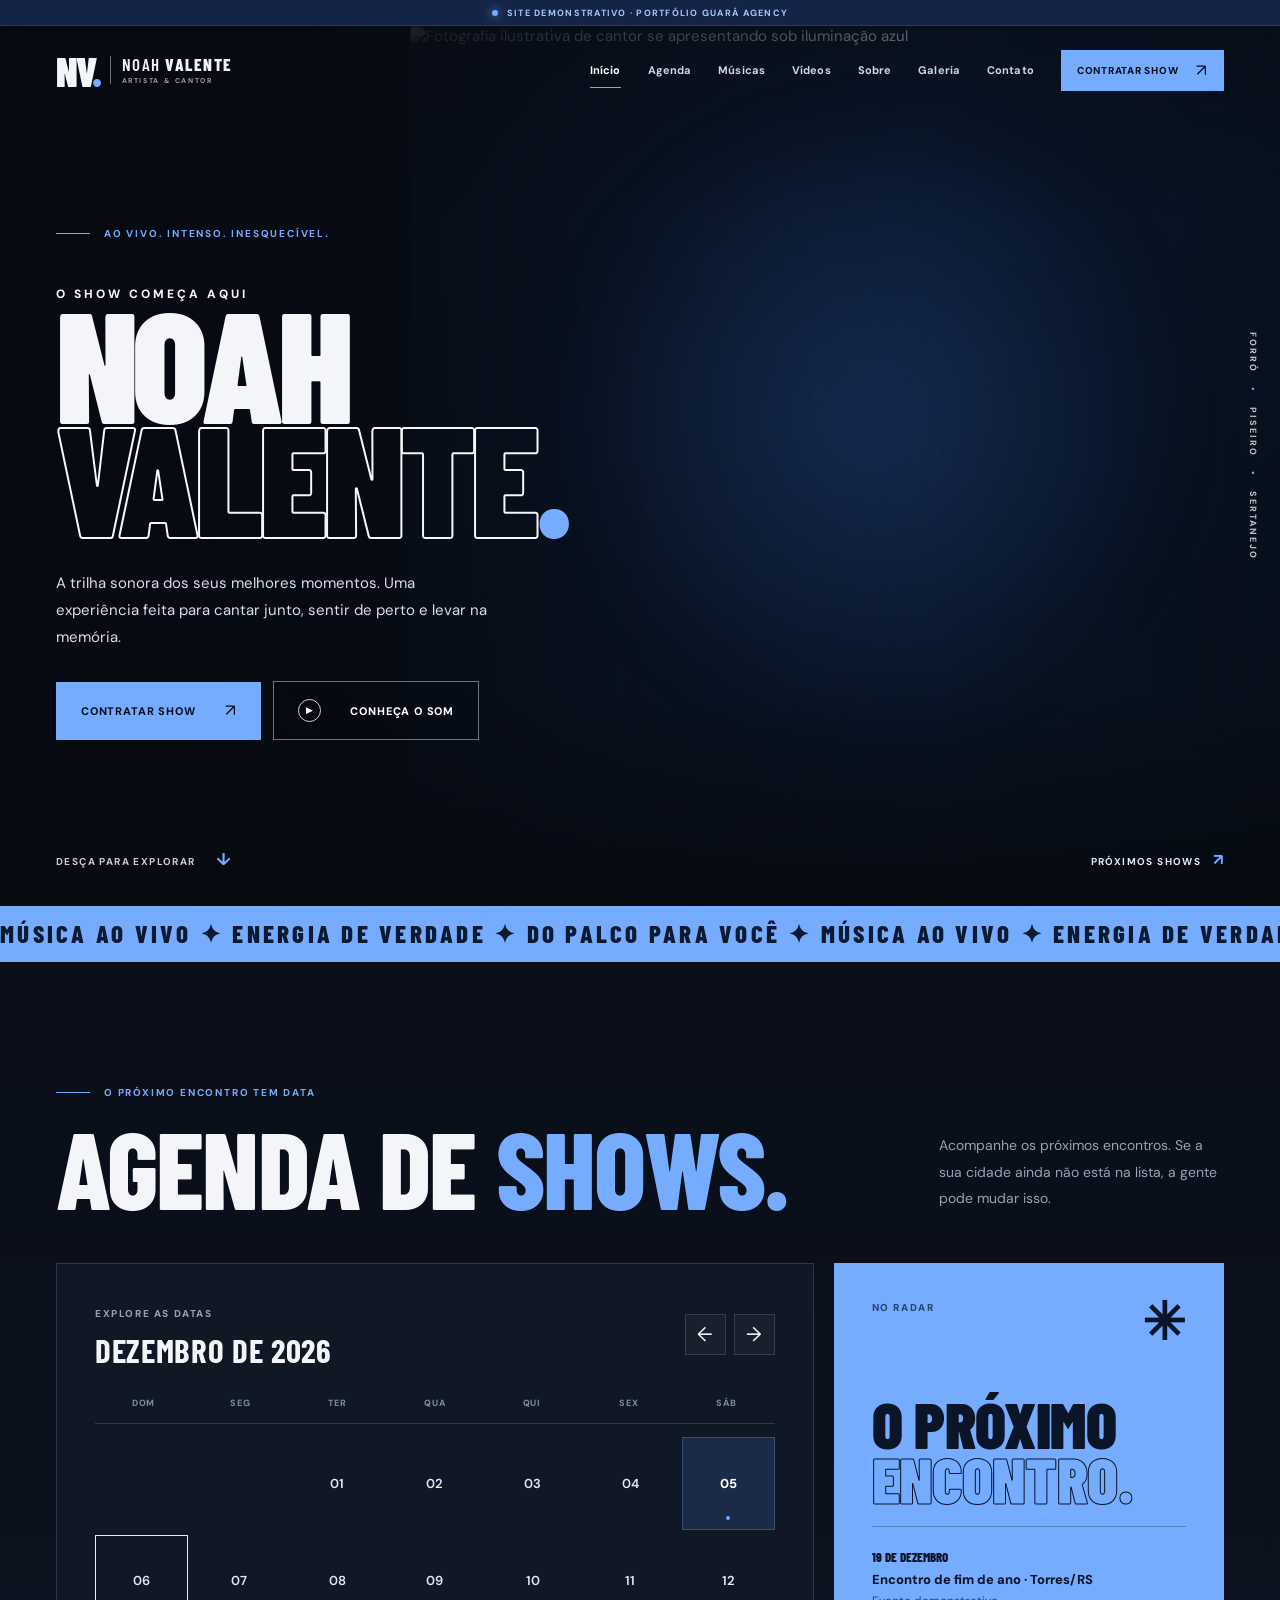
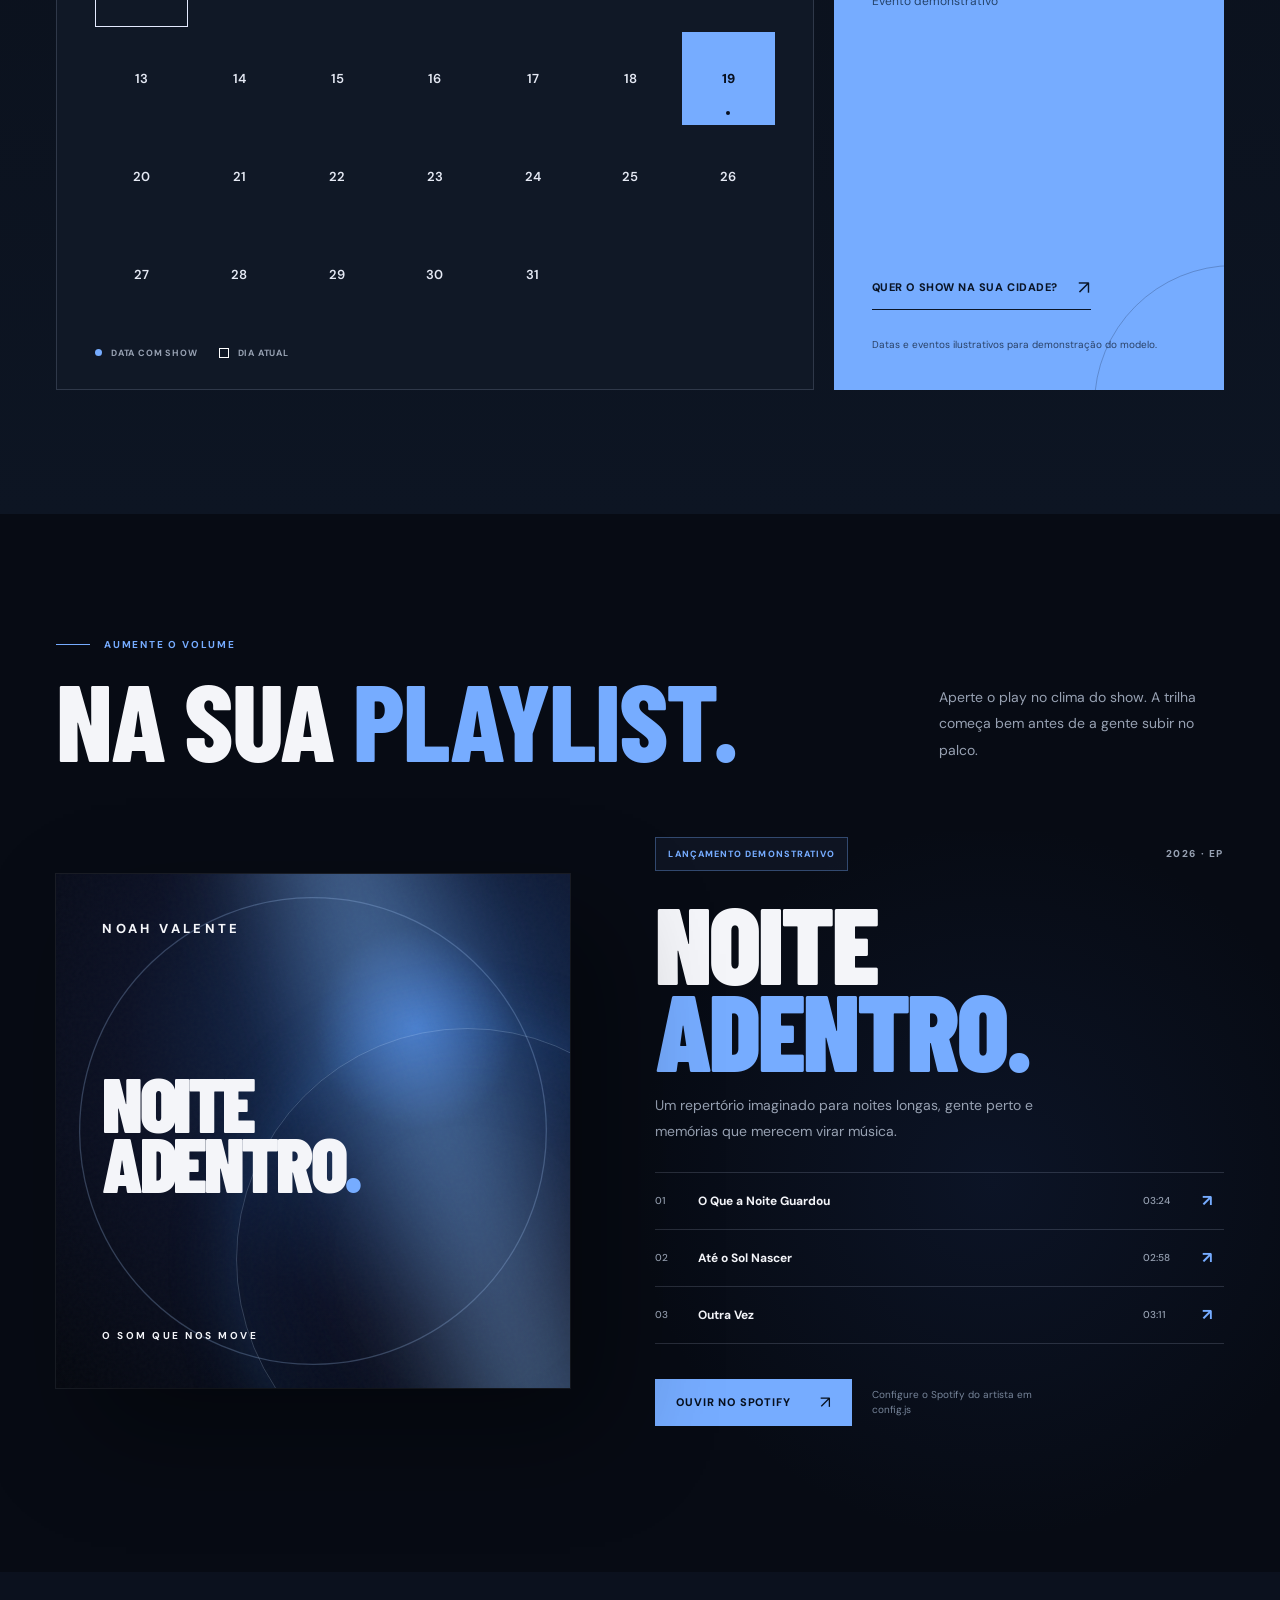
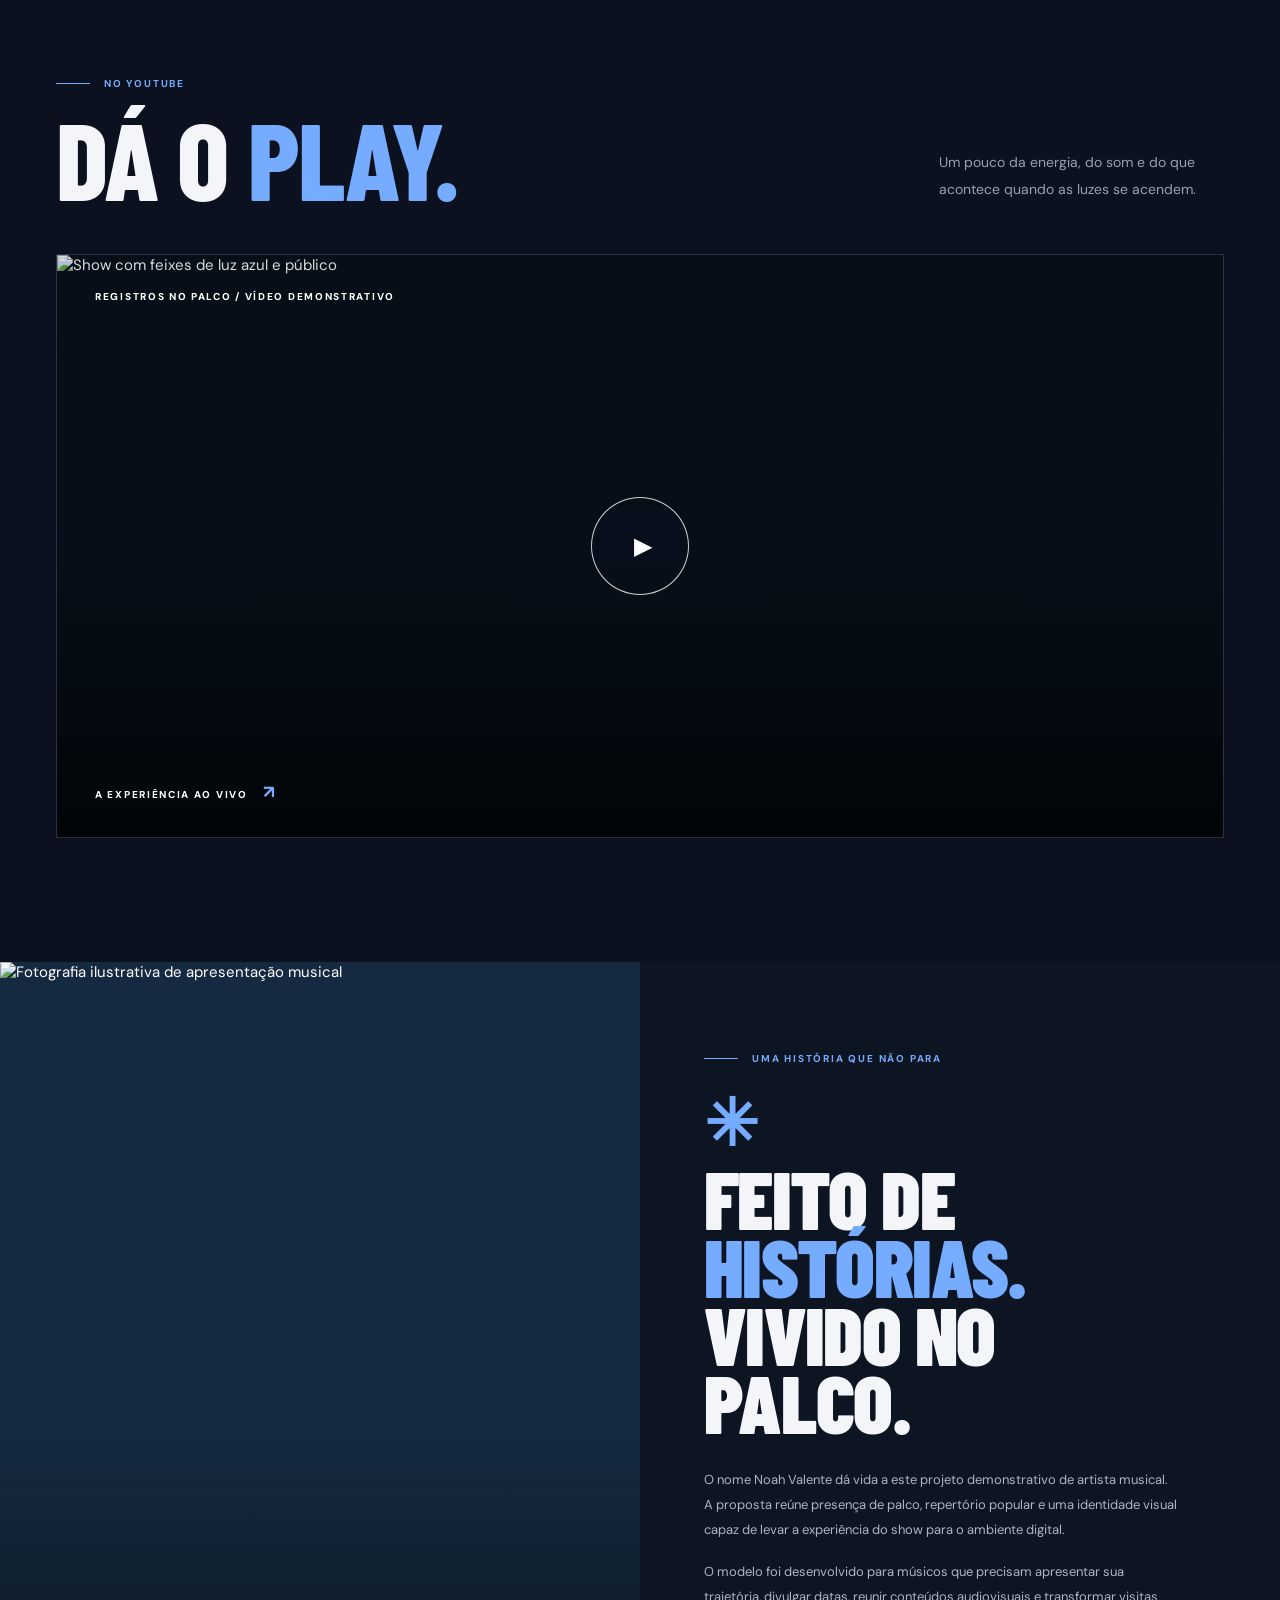
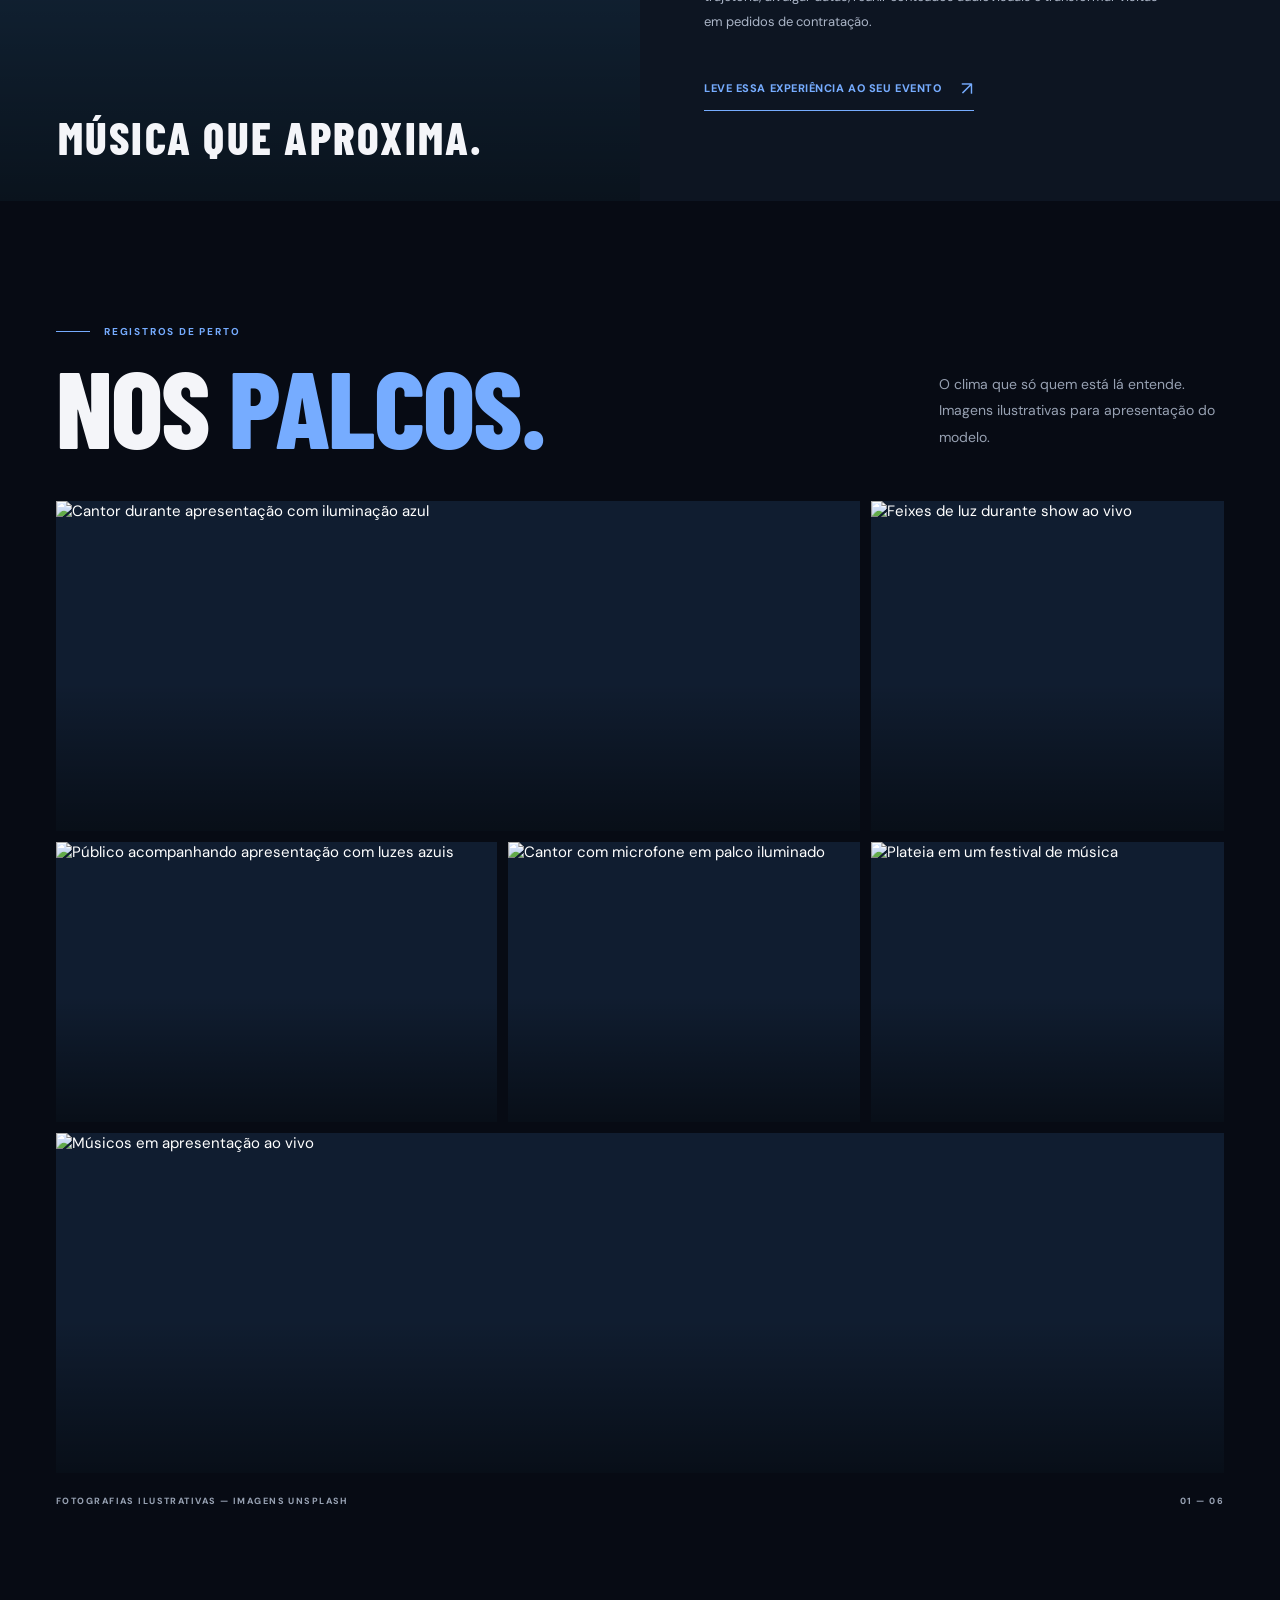
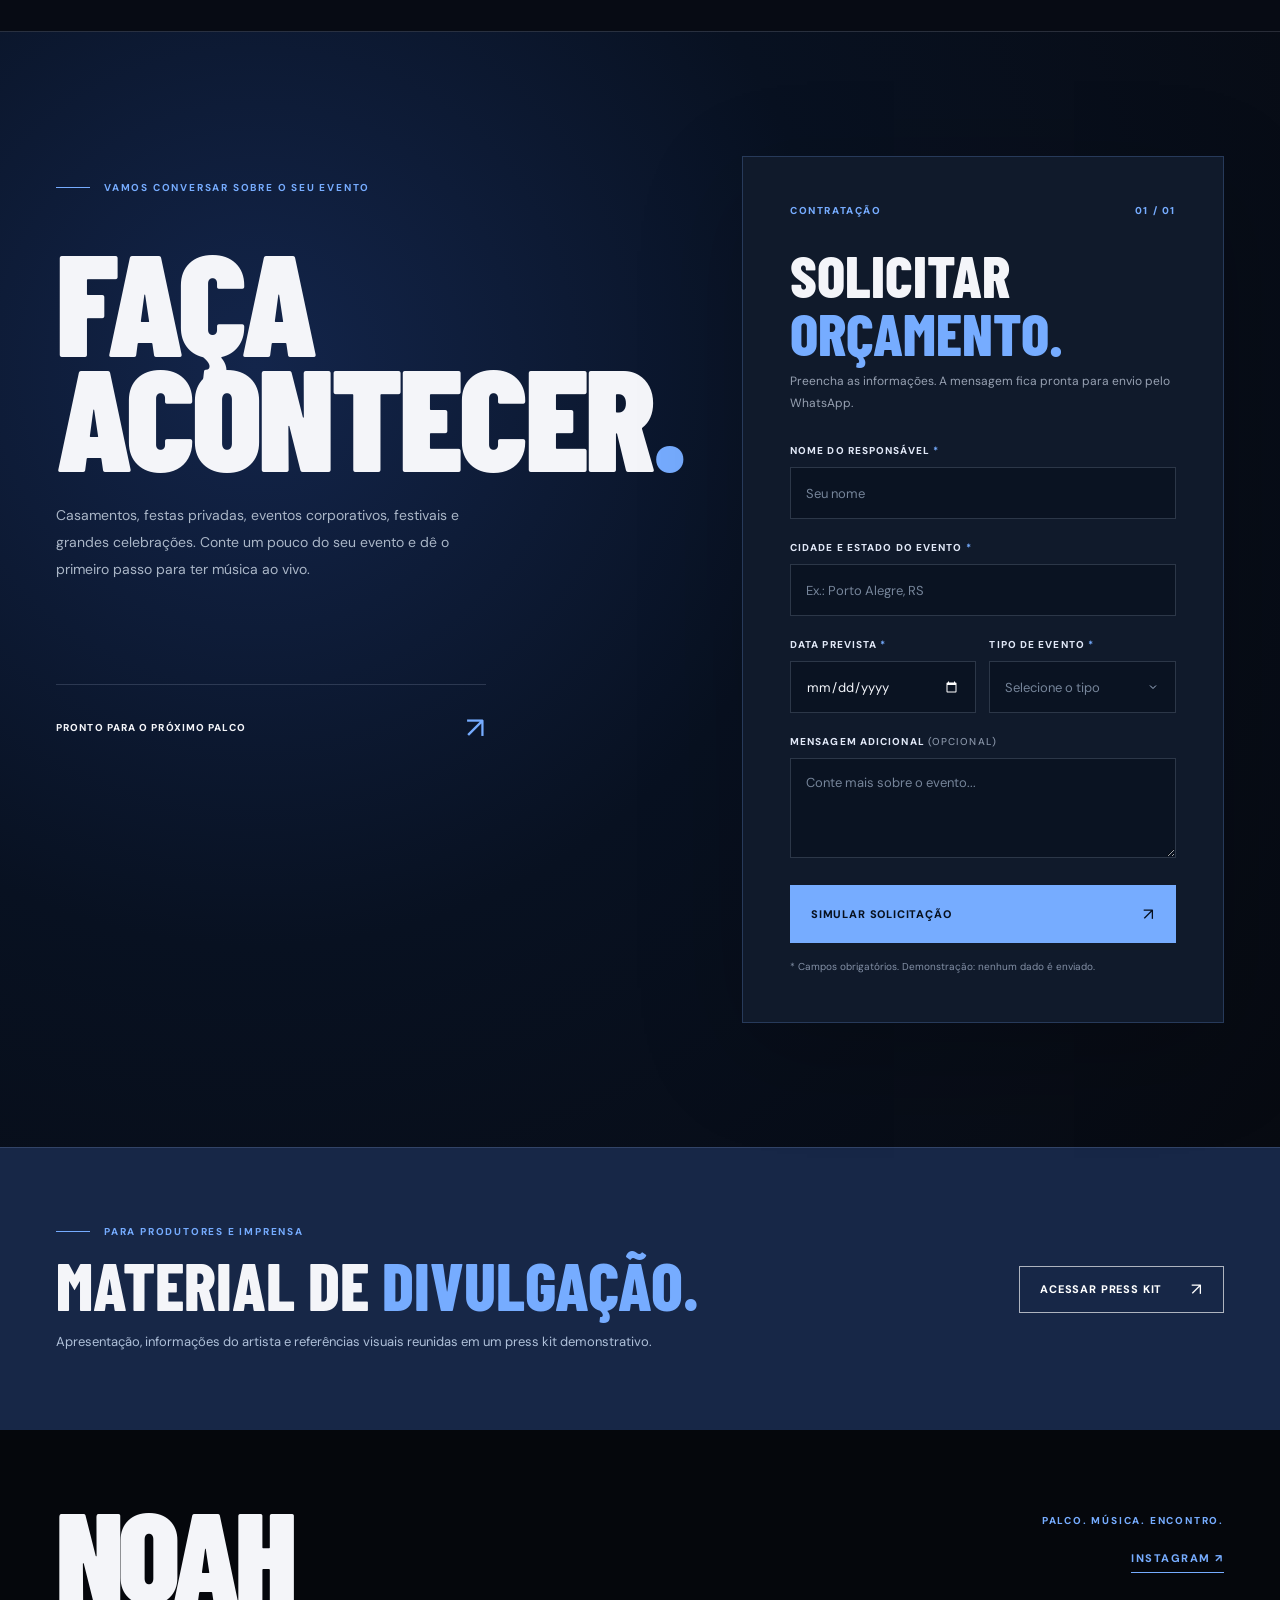
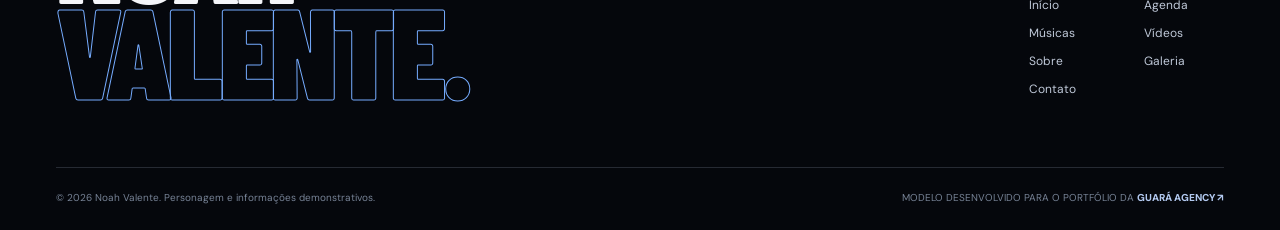
==== commit 7dda69df: "Corrigir navegação e visualização em celulares" ====
--- a/index.html
+++ b/index.html
@@ -1,13 +1,15 @@
 <!doctype html>
 <html lang="pt-BR">
 <head>
+<meta property="og:type" content="website"><meta property="og:locale" content="pt_BR"><meta property="og:title" content="Noah Valente — Artista"><meta property="og:description" content="Conheça este site do portfólio Guará Agency."><meta property="og:url" content="https://guaraagency-julio.github.io/modelo-artista/"><meta property="og:image" content="https://images.unsplash.com/photo-1722841772515-b7e5d65251b6?w=1200&amp;q=80"><meta name="twitter:card" content="summary_large_image"><meta name="twitter:image" content="https://images.unsplash.com/photo-1722841772515-b7e5d65251b6?w=1200&amp;q=80">
+
   <meta charset="UTF-8" />
   <meta name="viewport" content="width=device-width, initial-scale=1" />
   <meta name="theme-color" content="#070a11" />
   <meta name="description" content="Modelo demonstrativo de site para artista musical: agenda, músicas, vídeos, biografia, galeria e contratação de shows. Projeto Guará Agency." />
-  <meta property="og:title" content="Noah Valente — Site demonstrativo de artista" />
-  <meta property="og:description" content="Um palco para sua história. Modelo de site para artistas pela Guará Agency." />
-  <meta property="og:type" content="website" />
+  
+  
+  
   <title>Noah Valente | Artista — Modelo Guará Agency</title>
   <link rel="icon" href="data:image/svg+xml,%3Csvg xmlns='http://www.w3.org/2000/svg' viewBox='0 0 64 64'%3E%3Crect width='64' height='64' rx='12' fill='%23070a11'/%3E%3Ctext x='50%25' y='53%25' text-anchor='middle' dominant-baseline='middle' font-family='Arial' font-size='39' font-weight='bold' fill='%236da9ff'%3EN%3C/text%3E%3C/svg%3E" />
   <link rel="preconnect" href="https://fonts.googleapis.com" />
@@ -179,8 +181,8 @@
               <div class="field"><label for="booking-type">TIPO DE EVENTO <span>*</span></label><select id="booking-type" name="type" required><option value="" selected disabled>Selecione o tipo</option><option>Casamento</option><option>Festa de 15 anos</option><option>Formatura</option><option>Festival / show público</option><option>Evento corporativo</option><option>Festa privada</option><option>Outro</option></select></div>
             </div>
             <div class="field"><label for="booking-message">MENSAGEM ADICIONAL <span class="optional">(OPCIONAL)</span></label><textarea id="booking-message" name="message" rows="3" placeholder="Conte mais sobre o evento..." maxlength="600"></textarea></div>
-            <button class="button button-primary form-submit" type="submit">CONTINUAR NO WHATSAPP <span aria-hidden="true">↗</span></button>
-            <p class="form-privacy">* Campos obrigatórios. Os dados são usados apenas para preparar a mensagem, sem armazenamento neste site.</p>
+            <button class="button button-primary form-submit" type="submit">SIMULAR SOLICITAÇÃO <span aria-hidden="true">↗</span></button>
+            <p class="form-privacy">* Campos obrigatórios. Demonstração: nenhum dado é enviado.</p>
           </form>
         </div>
       </div>
--- a/styles.css
+++ b/styles.css
@@ -34,3 +34,5 @@
 @media(max-width:980px){.site-header.scrolled .nav{top:88px}}
 @media(max-width:680px){.site-header.scrolled .nav{top:67px}.album-art-text strong{font-size:clamp(63px,16.5vw,106px)}.gallery-grid{grid-template-rows:230px 170px 170px 220px;grid-auto-rows:auto}.gallery-item:nth-child(1),.gallery-item:nth-child(6){grid-column:span 2}}
 @media(max-width:360px){.album-art-text strong{font-size:16vw}}
+
+html { overflow-x: clip; }
